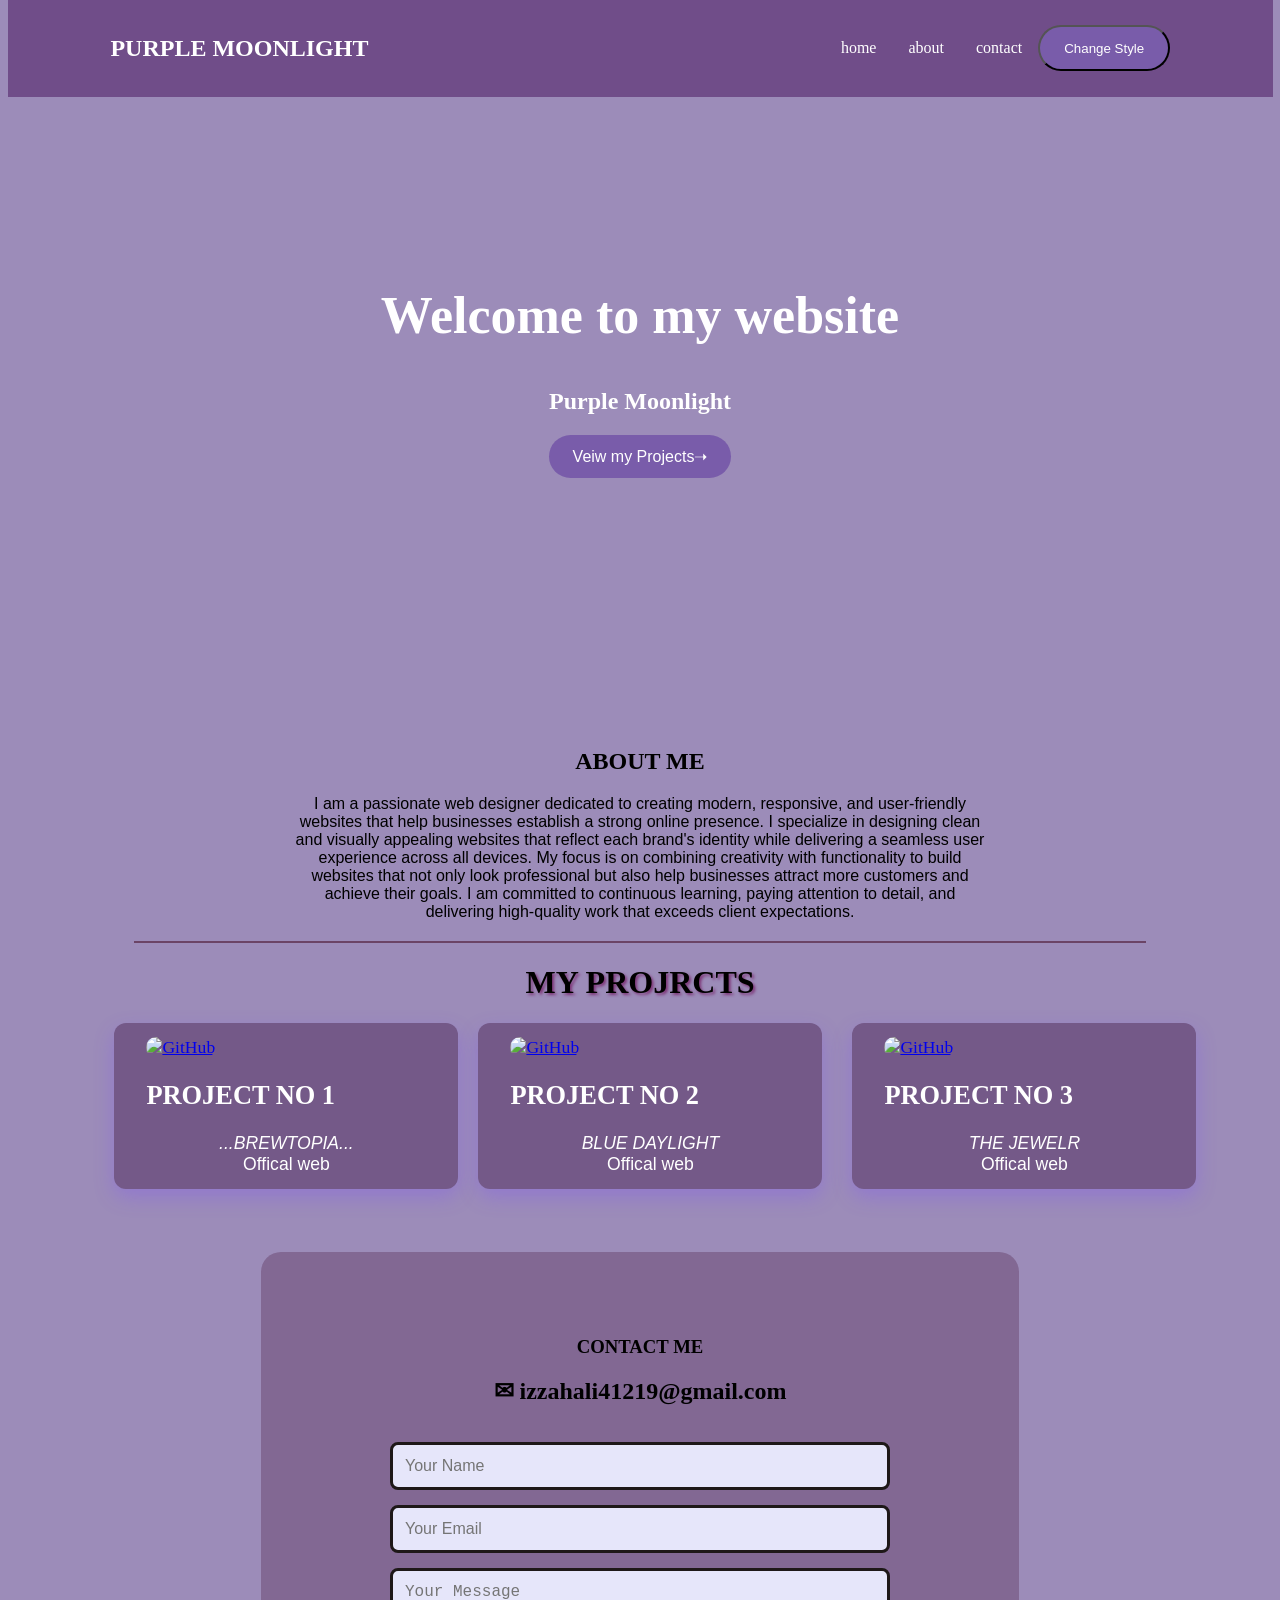
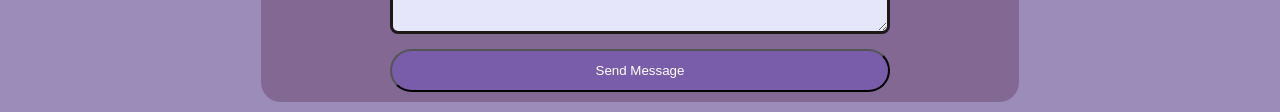
==== index.html @ 5327a112 "Add files via upload" ====
<!DOCTYPE html>
<html lang="en">

<head>
    <meta charset="UTF-8">
    <meta name="viewport" content="width=device-width, initial-scale=1.0">
    <title>website</title>
    <style>
        body{
            background-color:rgb(156, 140, 185);
        }
        ul { 
            list-style-type: none; margin: 0; padding: 0;  display: flex;
        }
          ul li a
           {
             display: block; color: white; padding: 14px 16px; text-decoration: none; 
          }
             ul li a:hover {
                 background-color: #864c7e;
                }
@media (max-width: 700px) {

    .header {
        flex-direction: column;
    }

    .cards {
        flex-direction: column;
    }

    h1 {
        font-size: 30px;
    }
 .card, .card2 {
        flex-direction: column;
       
        align-items: center;
    }

  
}
        
        .header{
            background-color: #704d89;
              color:#fff;
    padding:15px 8%;
    display:flex;
    justify-content:space-between;
    align-items:center;
    position: fixed;
    width: 82.8%;
    z-index: 1000;
    top:0;
    
        }
        nav {
  position: sticky;
  top: 0;           
  z-index: 100;     
}
hr{
    background-color: #6b4466;
    width: 80%;
    border:none;
    height: 2px;
    margin: 20px auto;
}
form{
    display:flex;
    flex-direction:column;
    gap:15px;
    max-width:500px;
    margin:auto;
    margin-top: 5%;
    border: 4px;
}

input,
textarea{
    padding:12px;
    border-radius:8px;
    border:3px solid #1e1818;
    font-size:16px;
    background-color:lavender ;
}
  
     .page{
        background-image: url('https://i.pinimg.com/originals/a3/9b/66/a39b666e8432df8033c05559e61569b7.gif');
          background-size: cover;      /* Makes image fill the screen */
    background-position: center; /* Keeps image centered */
    background-repeat: no-repeat;/* Prevents repeating */
    height: 80vh;               /* Full screen height */
    width: 100%;
    display:flex;
    align-items:center;
    justify-content:center;
    text-align:center;
    color:#fff;
   
}
     .page h1{
    font-size:52px;
}.page p{
    margin:15px 0;
}
 p {
    max-width:700px;
    margin:auto;
    text-align:center;
    font-family: 'Segoe UI', Tahoma, Geneva, Verdana, sans-serif;
}
.button{
        display:inline-block;
    background:#795CAA;
    color:#fff;
    padding:12px 24px;
    border-radius:30px;
    text-decoration:none;
}
.button:hover{
    background:#9c6c94;
      transform: translateY(-2px);
    transition:0.3s;
}
.button2{
        display:inline-block;
    background:#795CAA;
    color:#fff;
    padding:12px 24px;
    border-radius:30px;
    text-decoration:none;
}
.button2:hover{
    background:#9c6c94;
      transform: translateY(-2px);
    transition:0.3s;
}
.button3{
        display:inline-block;
    background:#795CAA;
    color:#fff;
    padding:12px 24px;
    border-radius:30px;
    text-decoration:none;
}
.button3:hover{
    background:#9c6c94;
      transform: translateY(-2px);
    transition:0.3s;
}
.cards{
    display:flex;
    gap:20px;
    margin-left: 10%;
    flex-wrap:wrap;
    justify-content:center
}
.card{
    background:#745988;
    padding:15px;
    border-radius:12px;
    box-shadow:0 4px 12px rgba(0,0,0,.15);
    width:280px;
    padding: 14px 32px;
  font-size: 1.1rem;
  margin-right: 20px;
    margin-left: -20px;
  border: none;
  color: white;
  transition: all 0.4s ease;
  box-shadow: 0 8px 20px rgba(123, 76, 255, 0.3);
    
}
.card2{
    background:#745988;
    padding:15px;
    border-radius:12px;
    box-shadow:0 4px 12px rgba(0,0,0,.15);
    width:280px;
      padding: 14px 32px;
  font-size: 1.1rem;
  margin-right: 20px;
  margin-left: -20px;
  border: none;
  color: white;
  transition: all 0.4s ease;
  box-shadow: 0 8px 20px rgba(123, 76, 255, 0.3);
    
}
.card3{
    background:#745988;
    padding:15px;
    border-radius:12px;
    box-shadow:0 4px 12px rgba(0,0,0,.15);
    width:280px;
      padding: 14px 32px;
  font-size: 1.1rem;
  margin-right: 20px;
  margin-left: -20px;
  border: none;
  color: white;
  transition: all 0.4s ease;
  box-shadow: 0 8px 20px rgba(123, 76, 255, 0.3);
    
}
.card:hover{
    transform:translateY(-8px)
}
.card img{
    width:100%;
    height:180px;
    object-fit:cover;
    border-radius:10px
}
.card2:hover{
    transform:translateY(-8px)
}
.card2 img{
    width:100%;
    height:180px;
    object-fit:cover;
    border-radius:10px
}
.card3:hover{
    transform:translateY(-8px)
}
.card3 img{
    width:100%;
    height:180px;
    object-fit:cover;
    border-radius:10px
}
#container{
    display: flex;
    gap: 30px;
}
.box{
    border-color: #1e1818;
    border: 2px ;
    border-radius: 20px;
    box-sizing: border-box;
   background-color:#826893;
    padding: 10px;
    width: 60%;
      flex-wrap:wrap;
    justify-content:center;
    margin-left: 20%;
    margin-right: 20%;
    margin-top: 5%;
    text-align: center;
}
.dark-mode{
    background:#A8C7D6;
}

.dark-mode .header{
    background:#5C93AA;
}

.dark-mode .button{
    background:#84AABC;
}

.dark-mode .page{
    background-image:url('https://encrypted-tbn0.gstatic.com/images?q=tbn:ANd9GcTxvj3SbegfYtXtDv2NAisRP_TN35RhflgqhgHbPV6aOg&s=10');
}

    </style>

</head>
<body id="about">
    <section id="home">
     <div class="header"><h1 id="logo">PURPLE MOONLIGHT</h1>
    <nav><ul>
       
        <li><a href="#home">home</a></li>
         <li><a href="#about us">about </a></li>
          <li><a href="#contact">contact</a></li>
          <button class="button2" onclick="changeStyle()">Change Style</button>
        
    </ul></div></nav>
    </section>
    </div>
  <section class="page">
    <div>
        <h1 id="demo">Welcome to my website</h1>
        <h2 id="subtitle">Purple Moonlight</h2>
        <p><a class="button" href="#projects">Veiw my Projects➝</a>
    </div>
</section>
<section id="about us"><h1 align="center">ABOUT ME</h1></section>
<p>I am a passionate web designer dedicated to creating modern, responsive, and user-friendly websites that help businesses establish a strong online presence. I specialize in designing clean and visually appealing websites that reflect each brand's identity while delivering a seamless user experience across all devices. My focus is on combining creativity with functionality to build websites that not only look professional but also help businesses attract more customers and achieve their goals. I am committed to continuous learning, paying attention to detail, and delivering high-quality work that exceeds client expectations.
</p>
<hr>
<section id="projects"></section>
<h1 align="center" style="text-shadow: 2px 2px 3px #7d3577;">MY PROJRCTS</h1>
<div id="container"><div class="cards">
    <div class="card">
        <a href="https://izzahali41219-cmd.github.io/brewtopia/" target="_blank">
    <img src="https://encrypted-tbn0.gstatic.com/images?q=tbn:ANd9GcSObw4Mf90PDYVBg3n_TL6WRj2uVgWfVW6ldJaOun-J0w&s=10" alt="GitHub" width="200">
</a><h2><b>PROJECT NO 1</b></h2><p><i>...BREWTOPIA...</i> <br>Offical web</div></a>
<div class="card2">
        <a href="https://izzahali41219-cmd.github.io/modern-portfolio-website/" target="_blank">
    <img src="https://encrypted-tbn0.gstatic.com/images?q=tbn:ANd9GcTsxN_oTQeZLMfRz_EyOsLIblxw-MmmbE5y_wbVFgvKCw&s=10" alt="GitHub" width="200">
</a><h2> PROJECT NO 2</h2><p><i>BLUE DAYLIGHT</i> <br>Offical web</div></a></div>
    <div class="card3">
        <a href="https://izzahali41219-cmd.github.io/the-jeweler/" target="_blank">
    <img src="https://cdn.dribbble.com/userupload/21556164/file/original-1db6c10ca2920131bf30dbfc99e810da.gif" alt="GitHub" width="200">
</a><h2> PROJECT NO 3</h2><p><i>THE JEWELR</i> <br>Offical web</div></a>
    </div></div>
    <section>
    <div align="center" class="box">
    <section id="contact"><h1 align="center" style="margin-top:10%;">CONTACT ME</h1>
    <h2 align="center">✉ izzahali41219@gmail.com</h2>
    <form action="https://formsubmit.co/izzahali41219@gmail.com" method="POST">
    <input type="text" name="name" placeholder="Your Name" required>

    <input type="email" name="email" placeholder="Your Email" required>

    <textarea name="message" placeholder="Your Message" required></textarea>

    <button class="button3" type="submit">Send Message</button>
</form>
    </section>

</body>
<script>
let blueMode = false;

function changeStyle() {

    if (!blueMode) {

        // Change to Blue Daylight
        document.body.style.backgroundColor = "#A8C7D6";
        document.querySelector(".header").style.backgroundColor = "#5C93AA";
        document.querySelector(".card").style.backgroundColor = "#84AABC";
        document.querySelector(".card2").style.backgroundColor = "#84AABC";
        document.querySelector(".card3").style.backgroundColor = "#84AABC";
        document.querySelector("hr").style.backgroundColor = "#B8DAED";
        document.querySelector(".box").style.backgroundColor = "rgb(133, 191, 207)";
        document.querySelector(".button2").style.backgroundColor = "#84AABC";
        document.querySelector(".button").style.backgroundColor = "#84AABC";
        document.querySelector(".button3").style.backgroundColor = "#84AABC";
        document.querySelector(".page").style.backgroundImage =
            "url('https://i.pinimg.com/originals/44/db/93/44db938c4d86a7ea3ae51a511304a117.gif')";

        document.getElementById("demo").innerHTML = "Welcome to my website";
        document.getElementById("logo").innerHTML = "BLUE DAYLIGHT";
        document.getElementById("subtitle").innerHTML = "Blue Daylight";
        document.querySelector(".button").style.backgroundColor = "#84AABC";
         

        blueMode = true;

    } else {

        // Change back to Purple Moonlight
        document.body.style.backgroundColor = "rgb(156, 140, 185)";
        document.querySelector(".header").style.backgroundColor = "#704d89";
        document.querySelector(".card").style.backgroundColor = "#745988";   
        document.querySelector(".card2").style.backgroundColor = "#745988";   
        document.querySelector(".card3").style.backgroundColor = "#745988"; 
        document.querySelector(".page").style.backgroundImage =
            "url('https://i.pinimg.com/originals/a3/9b/66/a39b666e8432df8033c05559e61569b7.gif')";
        document.querySelector(".box").style.backgroundColor = "#826893";
        document.getElementById("demo").innerHTML = "Welcome to my website";
        document.getElementById("logo").innerHTML = "PURPLE MOONLIGHT";
        document.getElementById("subtitle").innerHTML = "Purple Moonlight";
        document.querySelector(".button").style.backgroundColor = "#795CAA";
        document.querySelector(".button2").style.backgroundColor = "#795CAA";
        document.querySelector(".button3").style.backgroundColor = "#795CAA";
        blueMode = false;
    }
}
</script>
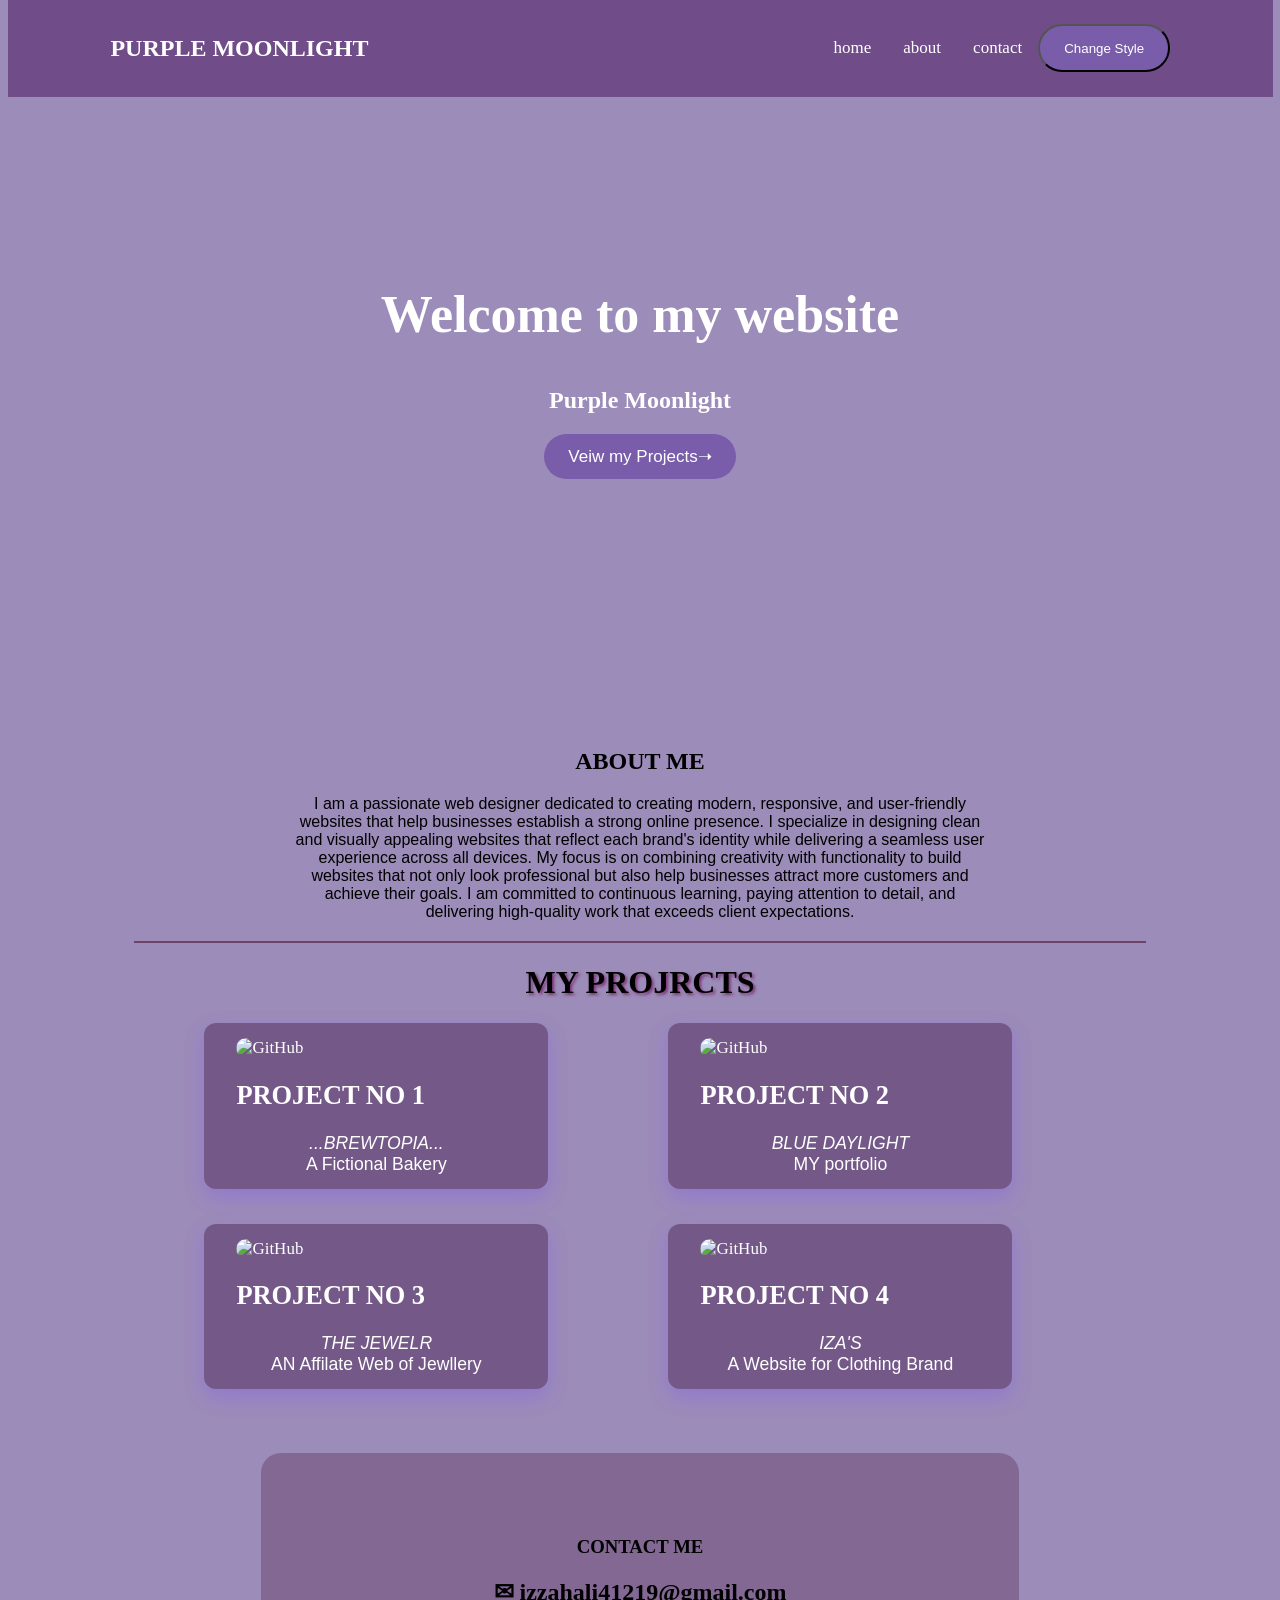
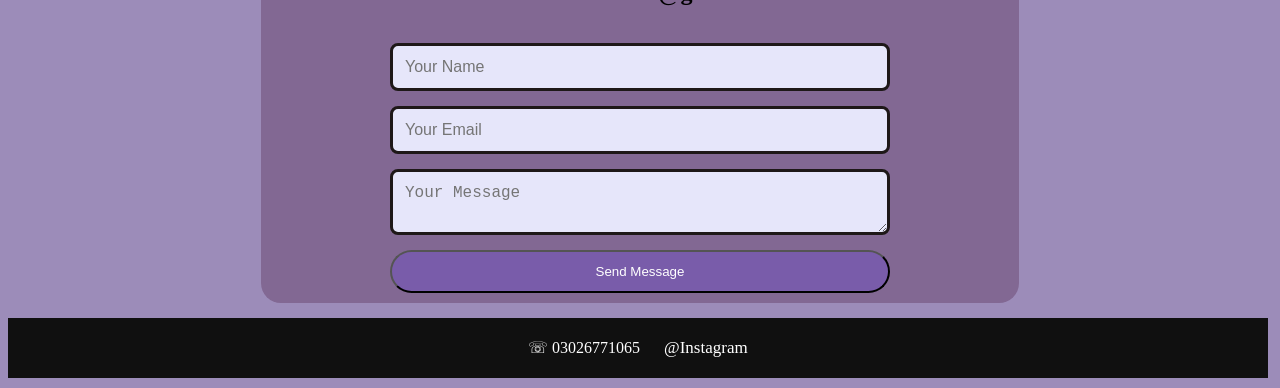
==== commit 15a6f983: "Add files via upload" ====
--- a/index.html
+++ b/index.html
@@ -32,9 +32,9 @@
     h1 {
         font-size: 30px;
     }
- .card, .card2 {
+ .card, .card2, .card3, .card4{
         flex-direction: column;
-       
+       margin-left: -20px;
         align-items: center;
     }
 
@@ -164,8 +164,8 @@
     width:280px;
     padding: 14px 32px;
   font-size: 1.1rem;
-  margin-right: 20px;
-    margin-left: -20px;
+  margin-right: 30px;
+    margin-left: 70px;
   border: none;
   color: white;
   transition: all 0.4s ease;
@@ -180,8 +180,8 @@
     width:280px;
       padding: 14px 32px;
   font-size: 1.1rem;
-  margin-right: 20px;
-  margin-left: -20px;
+  margin-right: 30px;
+  margin-left: 70px;
   border: none;
   color: white;
   transition: all 0.4s ease;
@@ -196,8 +196,24 @@
     width:280px;
       padding: 14px 32px;
   font-size: 1.1rem;
-  margin-right: 20px;
-  margin-left: -20px;
+  margin-right: 30px;
+  margin-left: 70px;
+  border: none;
+  color: white;
+  transition: all 0.4s ease;
+  box-shadow: 0 8px 20px rgba(123, 76, 255, 0.3);
+    
+}
+.card4{
+    background:#745988;
+    padding:15px;
+    border-radius:12px;
+    box-shadow:0 4px 12px rgba(0,0,0,.15);
+    width:280px;
+    padding: 14px 32px;
+  font-size: 1.1rem;
+  margin-right: 30px;
+    margin-left: 70px;
   border: none;
   color: white;
   transition: all 0.4s ease;
@@ -226,6 +242,16 @@
     transform:translateY(-8px)
 }
 .card3 img{
+    width:100%;
+    height:180px;
+    object-fit:cover;
+    border-radius:10px
+}
+
+.card4:hover{
+    transform:translateY(-8px)
+}
+.card4 img{
     width:100%;
     height:180px;
     object-fit:cover;
@@ -250,6 +276,18 @@
     margin-top: 5%;
     text-align: center;
 }
+.section{
+    margin-top: 35px;
+}
+footer{
+    background:#101010;
+    color:#fff;
+    text-align:center;
+    padding:20px;
+    width: 96.5%;
+    height: 10%;
+    margin-top: 15px;
+}
 .dark-mode{
     background:#A8C7D6;
 }
@@ -264,6 +302,12 @@
 
 .dark-mode .page{
     background-image:url('https://encrypted-tbn0.gstatic.com/images?q=tbn:ANd9GcTxvj3SbegfYtXtDv2NAisRP_TN35RhflgqhgHbPV6aOg&s=10');
+}
+a{
+ color: white;
+      text-decoration: none;
+      font-size: 17px;
+      padding: 20px 0;
 }
 
     </style>
@@ -299,21 +343,30 @@
     <div class="card">
         <a href="https://izzahali41219-cmd.github.io/brewtopia/" target="_blank">
     <img src="https://encrypted-tbn0.gstatic.com/images?q=tbn:ANd9GcSObw4Mf90PDYVBg3n_TL6WRj2uVgWfVW6ldJaOun-J0w&s=10" alt="GitHub" width="200">
-</a><h2><b>PROJECT NO 1</b></h2><p><i>...BREWTOPIA...</i> <br>Offical web</div></a>
+</a><h2><b>PROJECT NO 1</b></h2><p><i>...BREWTOPIA...</i> <br>A Fictional Bakery</div></a>
 <div class="card2">
         <a href="https://izzahali41219-cmd.github.io/modern-portfolio-website/" target="_blank">
     <img src="https://encrypted-tbn0.gstatic.com/images?q=tbn:ANd9GcTsxN_oTQeZLMfRz_EyOsLIblxw-MmmbE5y_wbVFgvKCw&s=10" alt="GitHub" width="200">
-</a><h2> PROJECT NO 2</h2><p><i>BLUE DAYLIGHT</i> <br>Offical web</div></a></div>
+</a><h2> PROJECT NO 2</h2><p><i>BLUE DAYLIGHT</i> <br>MY portfolio</div></a></div>
+    </div>
+    <section class="section">
+        <div id="container"><div class="cards">
     <div class="card3">
         <a href="https://izzahali41219-cmd.github.io/the-jeweler/" target="_blank">
     <img src="https://cdn.dribbble.com/userupload/21556164/file/original-1db6c10ca2920131bf30dbfc99e810da.gif" alt="GitHub" width="200">
-</a><h2> PROJECT NO 3</h2><p><i>THE JEWELR</i> <br>Offical web</div></a>
+</a><h2> PROJECT NO 3</h2><p><i>THE JEWELR</i> <br>AN Affilate Web of Jewllery</div></a>
+    
+<div class="card4">
+        <a href="https://izzahali41219-cmd.github.io/Iza-s/" target="_blank">
+    <img src="https://wallpapersok.com/images/hd/mint-green-sea-xumgze3bf7rf9dck.jpg" alt="GitHub" width="200">
+</a><h2> PROJECT NO 4</h2><p><i>IZA'S</i> <br>A Website for Clothing Brand</div></a>
     </div></div>
+    </section>
     <section>
     <div align="center" class="box">
     <section id="contact"><h1 align="center" style="margin-top:10%;">CONTACT ME</h1>
     <h2 align="center">✉ izzahali41219@gmail.com</h2>
-    <form action="https://formsubmit.co/izzahali41219@gmail.com" method="POST">
+    <form action="mailto:izzahail41219@gmail.com">
     <input type="text" name="name" placeholder="Your Name" required>
 
     <input type="email" name="email" placeholder="Your Email" required>
@@ -322,6 +375,10 @@
 
     <button class="button3" type="submit">Send Message</button>
 </form>
+    </section>
+    </div></section>
+    <section>
+        <footer>☏ 03026771065 &nbsp;&nbsp;&nbsp;&nbsp;&nbsp;<a href="https://www.instagram.com/web_designer82010/#" align="center">@Instagram</a></footer>
     </section>
 
 </body>
@@ -338,6 +395,7 @@
         document.querySelector(".card").style.backgroundColor = "#84AABC";
         document.querySelector(".card2").style.backgroundColor = "#84AABC";
         document.querySelector(".card3").style.backgroundColor = "#84AABC";
+        document.querySelector(".card4").style.backgroundColor = "#84AABC";
         document.querySelector("hr").style.backgroundColor = "#B8DAED";
         document.querySelector(".box").style.backgroundColor = "rgb(133, 191, 207)";
         document.querySelector(".button2").style.backgroundColor = "#84AABC";
@@ -345,7 +403,6 @@
         document.querySelector(".button3").style.backgroundColor = "#84AABC";
         document.querySelector(".page").style.backgroundImage =
             "url('https://i.pinimg.com/originals/44/db/93/44db938c4d86a7ea3ae51a511304a117.gif')";
-
         document.getElementById("demo").innerHTML = "Welcome to my website";
         document.getElementById("logo").innerHTML = "BLUE DAYLIGHT";
         document.getElementById("subtitle").innerHTML = "Blue Daylight";
@@ -362,6 +419,7 @@
         document.querySelector(".card").style.backgroundColor = "#745988";   
         document.querySelector(".card2").style.backgroundColor = "#745988";   
         document.querySelector(".card3").style.backgroundColor = "#745988"; 
+        document.querySelector(".card4").style.backgroundColor = "#745988"; 
         document.querySelector(".page").style.backgroundImage =
             "url('https://i.pinimg.com/originals/a3/9b/66/a39b666e8432df8033c05559e61569b7.gif')";
         document.querySelector(".box").style.backgroundColor = "#826893";
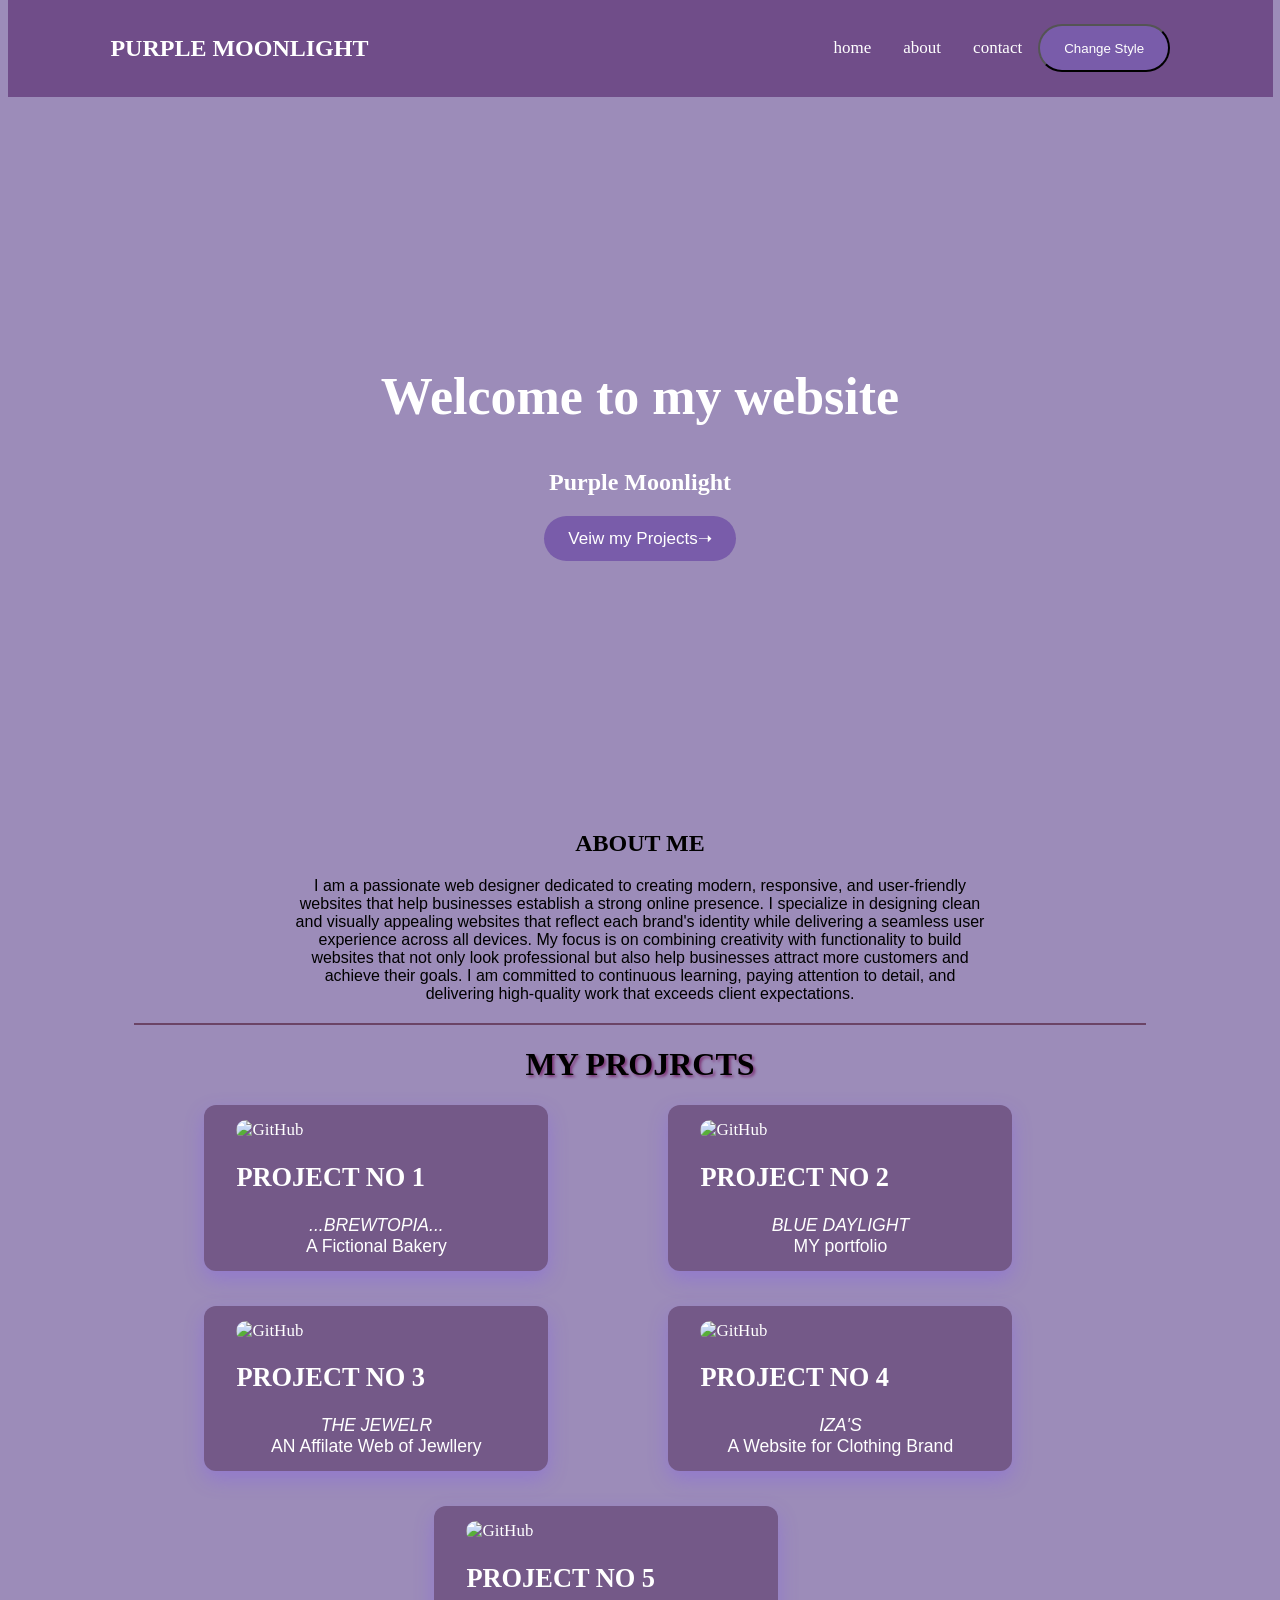
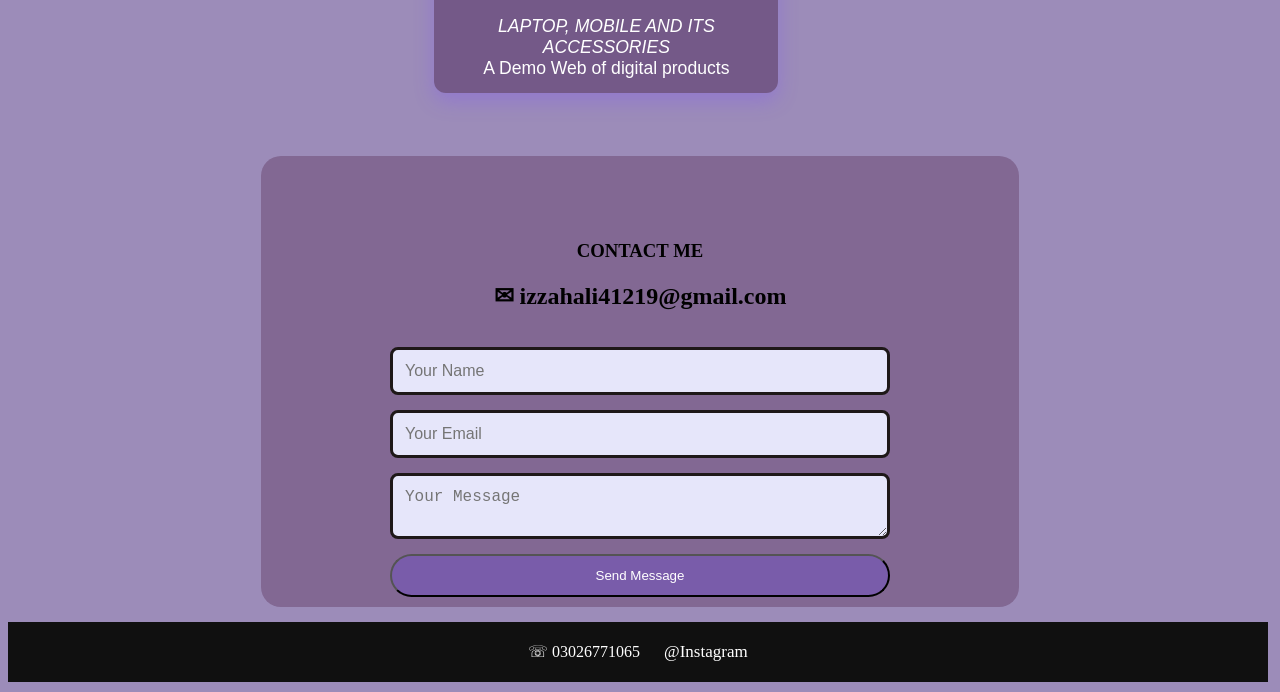
==== commit 4cd5df99: "Add files via upload" ====
--- a/index.html
+++ b/index.html
@@ -87,11 +87,12 @@
   
      .page{
         background-image: url('https://i.pinimg.com/originals/a3/9b/66/a39b666e8432df8033c05559e61569b7.gif');
-          background-size: cover;      /* Makes image fill the screen */
-    background-position: center; /* Keeps image centered */
-    background-repeat: no-repeat;/* Prevents repeating */
-    height: 80vh;               /* Full screen height */
+          background-size: cover;    
+    background-position: center; 
+    background-repeat: no-repeat;
+    height: 80vh;               
     width: 100%;
+    margin-top: 90px;
     display:flex;
     align-items:center;
     justify-content:center;
@@ -220,6 +221,22 @@
   box-shadow: 0 8px 20px rgba(123, 76, 255, 0.3);
     
 }
+.card5{
+    background:#745988;
+    padding:15px;
+    border-radius:12px;
+    box-shadow:0 4px 12px rgba(0,0,0,.15);
+    width:280px;
+    padding: 14px 32px;
+  font-size: 1.1rem;
+  margin-right: 30px;
+    margin-left: 300px;
+  border: none;
+  color: white;
+  transition: all 0.4s ease;
+  box-shadow: 0 8px 20px rgba(123, 76, 255, 0.3);
+    
+}
 .card:hover{
     transform:translateY(-8px)
 }
@@ -252,6 +269,15 @@
     transform:translateY(-8px)
 }
 .card4 img{
+    width:100%;
+    height:180px;
+    object-fit:cover;
+    border-radius:10px
+}
+.card5:hover{
+    transform:translateY(-8px)
+}
+.card5 img{
     width:100%;
     height:180px;
     object-fit:cover;
@@ -362,6 +388,13 @@
 </a><h2> PROJECT NO 4</h2><p><i>IZA'S</i> <br>A Website for Clothing Brand</div></a>
     </div></div>
     </section>
+     <section class="section">
+        <div id="container"><div class="cards">
+    <div class="card5">
+        <a href="https://izzahali41219-cmd.github.io/cyberX/" target="_blank">
+    <img src="https://media2.giphy.com/media/v1.Y2lkPTZjMDliOTUycHZjOXJhcjByenVvODF3b2VvbG16anl3YTZoYW5pY3JiemRlY2U0YyZlcD12MV9naWZzX3NlYXJjaCZjdD1n/xTiTnxpQ3ghPiB2Hp6/source.gif" alt="GitHub" width="200">
+</a><h2> PROJECT NO 5</h2><p><i>LAPTOP, MOBILE AND ITS ACCESSORIES</i> <br>A Demo Web of digital products</div></a>
+ </div></div></section>
     <section>
     <div align="center" class="box">
     <section id="contact"><h1 align="center" style="margin-top:10%;">CONTACT ME</h1>
@@ -396,6 +429,7 @@
         document.querySelector(".card2").style.backgroundColor = "#84AABC";
         document.querySelector(".card3").style.backgroundColor = "#84AABC";
         document.querySelector(".card4").style.backgroundColor = "#84AABC";
+        document.querySelector(".card5").style.backgroundColor = "#84AABC";
         document.querySelector("hr").style.backgroundColor = "#B8DAED";
         document.querySelector(".box").style.backgroundColor = "rgb(133, 191, 207)";
         document.querySelector(".button2").style.backgroundColor = "#84AABC";
@@ -420,6 +454,7 @@
         document.querySelector(".card2").style.backgroundColor = "#745988";   
         document.querySelector(".card3").style.backgroundColor = "#745988"; 
         document.querySelector(".card4").style.backgroundColor = "#745988"; 
+        document.querySelector(".card5").style.backgroundColor = "#745988"; 
         document.querySelector(".page").style.backgroundImage =
             "url('https://i.pinimg.com/originals/a3/9b/66/a39b666e8432df8033c05559e61569b7.gif')";
         document.querySelector(".box").style.backgroundColor = "#826893";
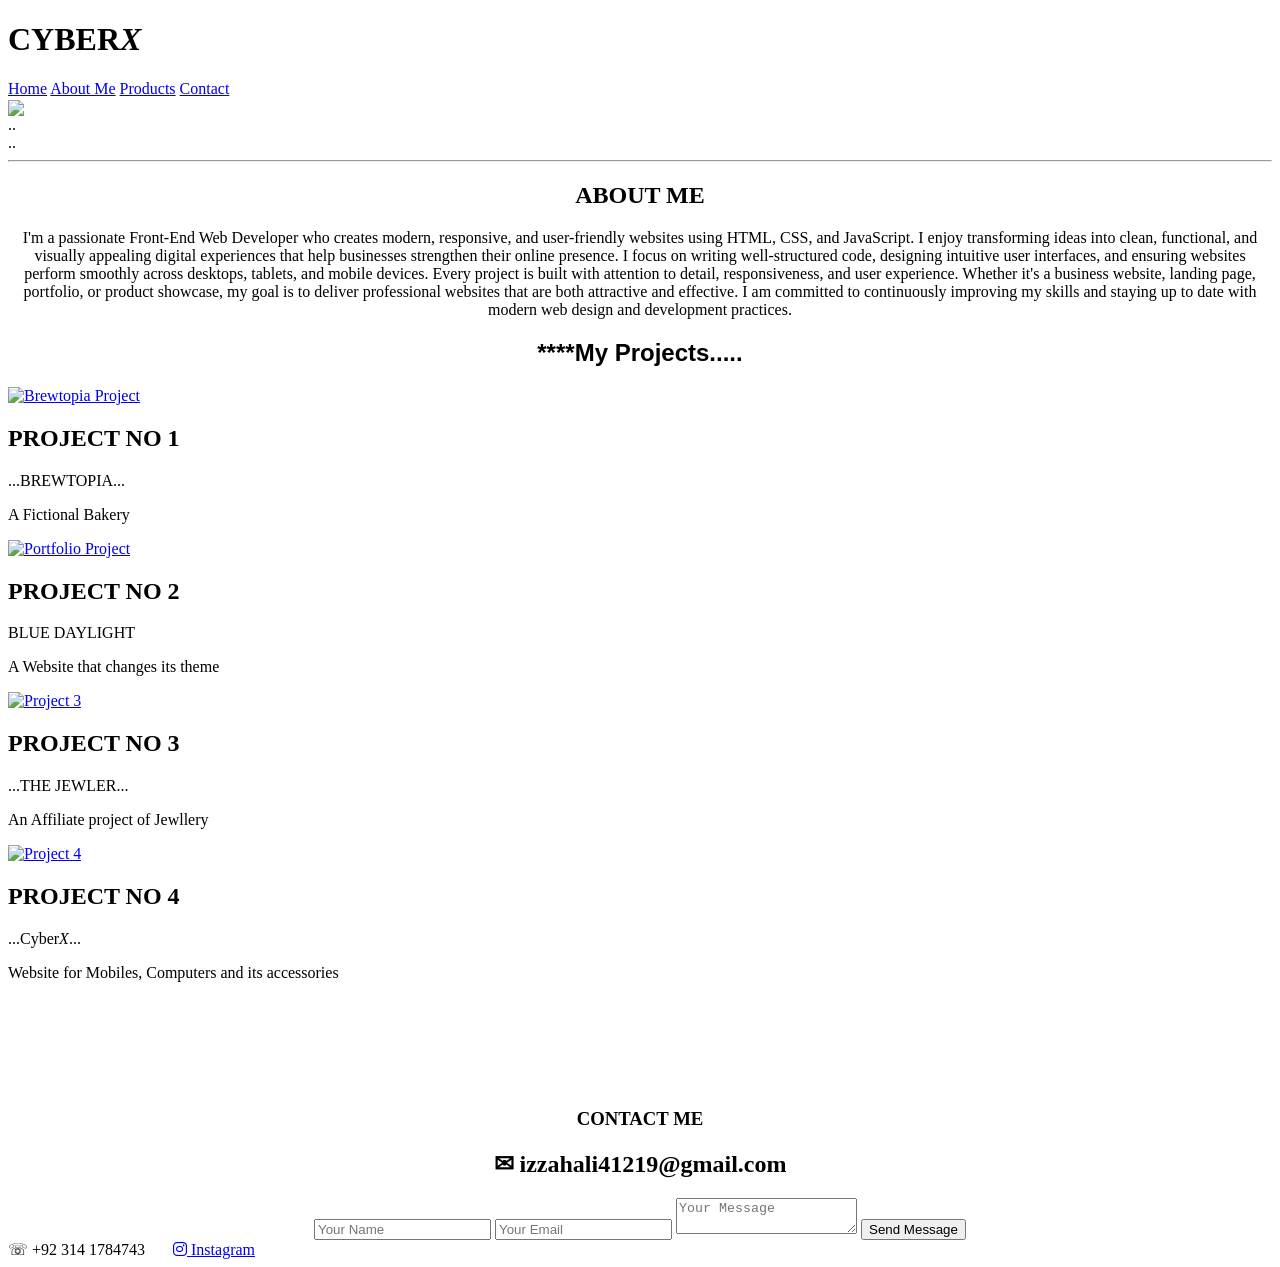
==== commit d281558f: "Add files via upload" ====
--- a/index.html
+++ b/index.html
@@ -1,401 +1,84 @@
 <!DOCTYPE html>
-<html lang="en">
+<head>
+   <link rel="icon" type="image/png" href="images/favicon.jpg">
+    <link rel="stylesheet" href="style.css">
+    
+    <link rel="stylesheet"
+href="https://cdnjs.cloudflare.com/ajax/libs/font-awesome/6.7.2/css/all.min.css">
+<html lang="en"><head><meta charset="UTF-8"><meta name="viewport" content="width=device-width,initial-scale=1">
+<title>portfolio </title>
+</head>
+<body>
+    <header><h1>CYBER<i>X</i></h1>
+      <nav class="navbar">
+    <a href="index.html">Home</a>
+      <a href="#About">About Me</a>
+    <a href="#pro">Products</a>
+    <a href="#contact">Contact</a>
+  </nav>
+</header>
+<section>
+<img src="https://i.pinimg.com/736x/cf/ed/03/cfed03ea1f27491f26c00b3ce6fe3639.jpg" align="center"><section id="About">..</section></section>
+<section id="About">..</section>
+<hr>
+<section>
+<h1  id="pro" align="center">ABOUT ME</h1>
+<p class="p"align="center">I'm a passionate Front-End Web Developer who creates modern, responsive, and user-friendly websites using HTML, CSS, and JavaScript. I enjoy transforming ideas into clean, functional, and visually appealing digital experiences that help businesses strengthen their online presence.
 
-<head>
-    <meta charset="UTF-8">
-    <meta name="viewport" content="width=device-width, initial-scale=1.0">
-    <title>website</title>
-    <style>
-        body{
-            background-color:rgb(156, 140, 185);
-        }
-        ul { 
-            list-style-type: none; margin: 0; padding: 0;  display: flex;
-        }
-          ul li a
-           {
-             display: block; color: white; padding: 14px 16px; text-decoration: none; 
-          }
-             ul li a:hover {
-                 background-color: #864c7e;
-                }
-@media (max-width: 700px) {
+I focus on writing well-structured code, designing intuitive user interfaces, and ensuring websites perform smoothly across desktops, tablets, and mobile devices. Every project is built with attention to detail, responsiveness, and user experience.
 
-    .header {
-        flex-direction: column;
-    }
+Whether it's a business website, landing page, portfolio, or product showcase, my goal is to deliver professional websites that are both attractive and effective. I am committed to continuously improving my skills and staying up to date with modern web design and development practices.
+</p>
+</section>
+<section align="center"><h1 style="font-family: Arial, Helvetica, sans-serif;">****My Projects.....</h1></section>
+<section id="pro" class="projects">
 
-    .cards {
-        flex-direction: column;
-    }
+    <div class="project-card">
+      <a href="https://izzahali41219-cmd.github.io/brewtopia/">
+        <img src="https://encrypted-tbn0.gstatic.com/images?q=tbn:ANd9GcSaeWL5WbIuzc3l3MPIMLpKFLKKjmr9fUnlSnbpVQp2qw&s=10" alt="Brewtopia Project">
+</a>
+        <h2>PROJECT NO 1</h2>
 
-    h1 {
-        font-size: 30px;
-    }
- .card, .card2, .card3, .card4{
-        flex-direction: column;
-       margin-left: -20px;
-        align-items: center;
-    }
+        <p class="project-name">...BREWTOPIA...</p>
+        <p class="project-description">A Fictional Bakery</p>
+    </div>
 
-  
-}
-        
-        .header{
-            background-color: #704d89;
-              color:#fff;
-    padding:15px 8%;
-    display:flex;
-    justify-content:space-between;
-    align-items:center;
-    position: fixed;
-    width: 82.8%;
-    z-index: 1000;
-    top:0;
-    
-        }
-        nav {
-  position: sticky;
-  top: 0;           
-  z-index: 100;     
-}
-hr{
-    background-color: #6b4466;
-    width: 80%;
-    border:none;
-    height: 2px;
-    margin: 20px auto;
-}
-form{
-    display:flex;
-    flex-direction:column;
-    gap:15px;
-    max-width:500px;
-    margin:auto;
-    margin-top: 5%;
-    border: 4px;
-}
 
-input,
-textarea{
-    padding:12px;
-    border-radius:8px;
-    border:3px solid #1e1818;
-    font-size:16px;
-    background-color:lavender ;
-}
-  
-     .page{
-        background-image: url('https://i.pinimg.com/originals/a3/9b/66/a39b666e8432df8033c05559e61569b7.gif');
-          background-size: cover;    
-    background-position: center; 
-    background-repeat: no-repeat;
-    height: 80vh;               
-    width: 100%;
-    margin-top: 90px;
-    display:flex;
-    align-items:center;
-    justify-content:center;
-    text-align:center;
-    color:#fff;
-   
-}
-     .page h1{
-    font-size:52px;
-}.page p{
-    margin:15px 0;
-}
- p {
-    max-width:700px;
-    margin:auto;
-    text-align:center;
-    font-family: 'Segoe UI', Tahoma, Geneva, Verdana, sans-serif;
-}
-.button{
-        display:inline-block;
-    background:#795CAA;
-    color:#fff;
-    padding:12px 24px;
-    border-radius:30px;
-    text-decoration:none;
-}
-.button:hover{
-    background:#9c6c94;
-      transform: translateY(-2px);
-    transition:0.3s;
-}
-.button2{
-        display:inline-block;
-    background:#795CAA;
-    color:#fff;
-    padding:12px 24px;
-    border-radius:30px;
-    text-decoration:none;
-}
-.button2:hover{
-    background:#9c6c94;
-      transform: translateY(-2px);
-    transition:0.3s;
-}
-.button3{
-        display:inline-block;
-    background:#795CAA;
-    color:#fff;
-    padding:12px 24px;
-    border-radius:30px;
-    text-decoration:none;
-}
-.button3:hover{
-    background:#9c6c94;
-      transform: translateY(-2px);
-    transition:0.3s;
-}
-.cards{
-    display:flex;
-    gap:20px;
-    margin-left: 10%;
-    flex-wrap:wrap;
-    justify-content:center
-}
-.card{
-    background:#745988;
-    padding:15px;
-    border-radius:12px;
-    box-shadow:0 4px 12px rgba(0,0,0,.15);
-    width:280px;
-    padding: 14px 32px;
-  font-size: 1.1rem;
-  margin-right: 30px;
-    margin-left: 70px;
-  border: none;
-  color: white;
-  transition: all 0.4s ease;
-  box-shadow: 0 8px 20px rgba(123, 76, 255, 0.3);
-    
-}
-.card2{
-    background:#745988;
-    padding:15px;
-    border-radius:12px;
-    box-shadow:0 4px 12px rgba(0,0,0,.15);
-    width:280px;
-      padding: 14px 32px;
-  font-size: 1.1rem;
-  margin-right: 30px;
-  margin-left: 70px;
-  border: none;
-  color: white;
-  transition: all 0.4s ease;
-  box-shadow: 0 8px 20px rgba(123, 76, 255, 0.3);
-    
-}
-.card3{
-    background:#745988;
-    padding:15px;
-    border-radius:12px;
-    box-shadow:0 4px 12px rgba(0,0,0,.15);
-    width:280px;
-      padding: 14px 32px;
-  font-size: 1.1rem;
-  margin-right: 30px;
-  margin-left: 70px;
-  border: none;
-  color: white;
-  transition: all 0.4s ease;
-  box-shadow: 0 8px 20px rgba(123, 76, 255, 0.3);
-    
-}
-.card4{
-    background:#745988;
-    padding:15px;
-    border-radius:12px;
-    box-shadow:0 4px 12px rgba(0,0,0,.15);
-    width:280px;
-    padding: 14px 32px;
-  font-size: 1.1rem;
-  margin-right: 30px;
-    margin-left: 70px;
-  border: none;
-  color: white;
-  transition: all 0.4s ease;
-  box-shadow: 0 8px 20px rgba(123, 76, 255, 0.3);
-    
-}
-.card5{
-    background:#745988;
-    padding:15px;
-    border-radius:12px;
-    box-shadow:0 4px 12px rgba(0,0,0,.15);
-    width:280px;
-    padding: 14px 32px;
-  font-size: 1.1rem;
-  margin-right: 30px;
-    margin-left: 300px;
-  border: none;
-  color: white;
-  transition: all 0.4s ease;
-  box-shadow: 0 8px 20px rgba(123, 76, 255, 0.3);
-    
-}
-.card:hover{
-    transform:translateY(-8px)
-}
-.card img{
-    width:100%;
-    height:180px;
-    object-fit:cover;
-    border-radius:10px
-}
-.card2:hover{
-    transform:translateY(-8px)
-}
-.card2 img{
-    width:100%;
-    height:180px;
-    object-fit:cover;
-    border-radius:10px
-}
-.card3:hover{
-    transform:translateY(-8px)
-}
-.card3 img{
-    width:100%;
-    height:180px;
-    object-fit:cover;
-    border-radius:10px
-}
+    <div class="project-card">
+      <a href="https://izzahali41219-cmd.github.io/modern-portfolio-website/">
+        <img src="https://i.pinimg.com/originals/a3/9b/66/a39b666e8432df8033c05559e61569b7.gif" alt="Portfolio Project">
+</a>
+        <h2>PROJECT NO 2</h2>
 
-.card4:hover{
-    transform:translateY(-8px)
-}
-.card4 img{
-    width:100%;
-    height:180px;
-    object-fit:cover;
-    border-radius:10px
-}
-.card5:hover{
-    transform:translateY(-8px)
-}
-.card5 img{
-    width:100%;
-    height:180px;
-    object-fit:cover;
-    border-radius:10px
-}
-#container{
-    display: flex;
-    gap: 30px;
-}
-.box{
-    border-color: #1e1818;
-    border: 2px ;
-    border-radius: 20px;
-    box-sizing: border-box;
-   background-color:#826893;
-    padding: 10px;
-    width: 60%;
-      flex-wrap:wrap;
-    justify-content:center;
-    margin-left: 20%;
-    margin-right: 20%;
-    margin-top: 5%;
-    text-align: center;
-}
-.section{
-    margin-top: 35px;
-}
-footer{
-    background:#101010;
-    color:#fff;
-    text-align:center;
-    padding:20px;
-    width: 96.5%;
-    height: 10%;
-    margin-top: 15px;
-}
-.dark-mode{
-    background:#A8C7D6;
-}
+        <p class="project-name">BLUE DAYLIGHT</p>
+        <p class="project-description">A Website that changes its theme</p>
+    </div>
 
-.dark-mode .header{
-    background:#5C93AA;
-}
 
-.dark-mode .button{
-    background:#84AABC;
-}
+    <div class="project-card">
+      <a href="https://izzahali41219-cmd.github.io/the-jeweler/">
+        <img src="https://cdn.dribbble.com/userupload/21556164/file/original-1db6c10ca2920131bf30dbfc99e810da.gif" alt="Project 3">
+</a>
+        <h2>PROJECT NO 3</h2>
 
-.dark-mode .page{
-    background-image:url('https://encrypted-tbn0.gstatic.com/images?q=tbn:ANd9GcTxvj3SbegfYtXtDv2NAisRP_TN35RhflgqhgHbPV6aOg&s=10');
-}
-a{
- color: white;
-      text-decoration: none;
-      font-size: 17px;
-      padding: 20px 0;
-}
+        <p class="project-name">...THE JEWLER...</p>
+        <p class="project-description">An Affiliate project of Jewllery</p>
+    </div>
 
-    </style>
 
-</head>
-<body id="about">
-    <section id="home">
-     <div class="header"><h1 id="logo">PURPLE MOONLIGHT</h1>
-    <nav><ul>
-       
-        <li><a href="#home">home</a></li>
-         <li><a href="#about us">about </a></li>
-          <li><a href="#contact">contact</a></li>
-          <button class="button2" onclick="changeStyle()">Change Style</button>
-        
-    </ul></div></nav>
-    </section>
+    <div class="project-card">
+      <a href="https://izzahali41219-cmd.github.io/cyberX/">
+        <img src="https://media2.giphy.com/media/v1.Y2lkPTZjMDliOTUycHZjOXJhcjByenVvODF3b2VvbG16anl3YTZoYW5pY3JiemRlY2U0YyZlcD12MV9naWZzX3NlYXJjaCZjdD1n/xTiTnxpQ3ghPiB2Hp6/source.gif" alt="Project 4">
+</a>
+        <h2>PROJECT NO 4</h2>
+        <p class="project-name">...Cyber<i>X</i>...</p>
+        <p class="project-description">Website for Mobiles, Computers and its accessories</p>
     </div>
-  <section class="page">
-    <div>
-        <h1 id="demo">Welcome to my website</h1>
-        <h2 id="subtitle">Purple Moonlight</h2>
-        <p><a class="button" href="#projects">Veiw my Projects➝</a>
-    </div>
+
 </section>
-<section id="about us"><h1 align="center">ABOUT ME</h1></section>
-<p>I am a passionate web designer dedicated to creating modern, responsive, and user-friendly websites that help businesses establish a strong online presence. I specialize in designing clean and visually appealing websites that reflect each brand's identity while delivering a seamless user experience across all devices. My focus is on combining creativity with functionality to build websites that not only look professional but also help businesses attract more customers and achieve their goals. I am committed to continuous learning, paying attention to detail, and delivering high-quality work that exceeds client expectations.
-</p>
-<hr>
-<section id="projects"></section>
-<h1 align="center" style="text-shadow: 2px 2px 3px #7d3577;">MY PROJRCTS</h1>
-<div id="container"><div class="cards">
-    <div class="card">
-        <a href="https://izzahali41219-cmd.github.io/brewtopia/" target="_blank">
-    <img src="https://encrypted-tbn0.gstatic.com/images?q=tbn:ANd9GcSObw4Mf90PDYVBg3n_TL6WRj2uVgWfVW6ldJaOun-J0w&s=10" alt="GitHub" width="200">
-</a><h2><b>PROJECT NO 1</b></h2><p><i>...BREWTOPIA...</i> <br>A Fictional Bakery</div></a>
-<div class="card2">
-        <a href="https://izzahali41219-cmd.github.io/modern-portfolio-website/" target="_blank">
-    <img src="https://encrypted-tbn0.gstatic.com/images?q=tbn:ANd9GcTsxN_oTQeZLMfRz_EyOsLIblxw-MmmbE5y_wbVFgvKCw&s=10" alt="GitHub" width="200">
-</a><h2> PROJECT NO 2</h2><p><i>BLUE DAYLIGHT</i> <br>MY portfolio</div></a></div>
-    </div>
-    <section class="section">
-        <div id="container"><div class="cards">
-    <div class="card3">
-        <a href="https://izzahali41219-cmd.github.io/the-jeweler/" target="_blank">
-    <img src="https://cdn.dribbble.com/userupload/21556164/file/original-1db6c10ca2920131bf30dbfc99e810da.gif" alt="GitHub" width="200">
-</a><h2> PROJECT NO 3</h2><p><i>THE JEWELR</i> <br>AN Affilate Web of Jewllery</div></a>
-    
-<div class="card4">
-        <a href="https://izzahali41219-cmd.github.io/Iza-s/" target="_blank">
-    <img src="https://wallpapersok.com/images/hd/mint-green-sea-xumgze3bf7rf9dck.jpg" alt="GitHub" width="200">
-</a><h2> PROJECT NO 4</h2><p><i>IZA'S</i> <br>A Website for Clothing Brand</div></a>
-    </div></div>
-    </section>
-     <section class="section">
-        <div id="container"><div class="cards">
-    <div class="card5">
-        <a href="https://izzahali41219-cmd.github.io/cyberX/" target="_blank">
-    <img src="https://media2.giphy.com/media/v1.Y2lkPTZjMDliOTUycHZjOXJhcjByenVvODF3b2VvbG16anl3YTZoYW5pY3JiemRlY2U0YyZlcD12MV9naWZzX3NlYXJjaCZjdD1n/xTiTnxpQ3ghPiB2Hp6/source.gif" alt="GitHub" width="200">
-</a><h2> PROJECT NO 5</h2><p><i>LAPTOP, MOBILE AND ITS ACCESSORIES</i> <br>A Demo Web of digital products</div></a>
- </div></div></section>
-    <section>
+
+</section>
+ <section>
     <div align="center" class="box">
     <section id="contact"><h1 align="center" style="margin-top:10%;">CONTACT ME</h1>
     <h2 align="center">✉ izzahali41219@gmail.com</h2>
@@ -406,65 +89,15 @@
 
     <textarea name="message" placeholder="Your Message" required></textarea>
 
-    <button class="button3" type="submit">Send Message</button>
+    <button class="button" type="submit">Send Message</button>
 </form>
     </section>
     </div></section>
     <section>
-        <footer>☏ 03026771065 &nbsp;&nbsp;&nbsp;&nbsp;&nbsp;<a href="https://www.instagram.com/web_designer82010/#" align="center">@Instagram</a></footer>
+        <footer>☏ +92 314 1784743 &nbsp;&nbsp;&nbsp;&nbsp;&nbsp;
+    <a href="https://www.instagram.com/web_designer82010/#" target="_blank">
+        <i class="fa-brands fa-instagram"></i>
+        <span>Instagram</span>
+    </a></footer>
     </section>
 
-</body>
-<script>
-let blueMode = false;
-
-function changeStyle() {
-
-    if (!blueMode) {
-
-        // Change to Blue Daylight
-        document.body.style.backgroundColor = "#A8C7D6";
-        document.querySelector(".header").style.backgroundColor = "#5C93AA";
-        document.querySelector(".card").style.backgroundColor = "#84AABC";
-        document.querySelector(".card2").style.backgroundColor = "#84AABC";
-        document.querySelector(".card3").style.backgroundColor = "#84AABC";
-        document.querySelector(".card4").style.backgroundColor = "#84AABC";
-        document.querySelector(".card5").style.backgroundColor = "#84AABC";
-        document.querySelector("hr").style.backgroundColor = "#B8DAED";
-        document.querySelector(".box").style.backgroundColor = "rgb(133, 191, 207)";
-        document.querySelector(".button2").style.backgroundColor = "#84AABC";
-        document.querySelector(".button").style.backgroundColor = "#84AABC";
-        document.querySelector(".button3").style.backgroundColor = "#84AABC";
-        document.querySelector(".page").style.backgroundImage =
-            "url('https://i.pinimg.com/originals/44/db/93/44db938c4d86a7ea3ae51a511304a117.gif')";
-        document.getElementById("demo").innerHTML = "Welcome to my website";
-        document.getElementById("logo").innerHTML = "BLUE DAYLIGHT";
-        document.getElementById("subtitle").innerHTML = "Blue Daylight";
-        document.querySelector(".button").style.backgroundColor = "#84AABC";
-         
-
-        blueMode = true;
-
-    } else {
-
-        // Change back to Purple Moonlight
-        document.body.style.backgroundColor = "rgb(156, 140, 185)";
-        document.querySelector(".header").style.backgroundColor = "#704d89";
-        document.querySelector(".card").style.backgroundColor = "#745988";   
-        document.querySelector(".card2").style.backgroundColor = "#745988";   
-        document.querySelector(".card3").style.backgroundColor = "#745988"; 
-        document.querySelector(".card4").style.backgroundColor = "#745988"; 
-        document.querySelector(".card5").style.backgroundColor = "#745988"; 
-        document.querySelector(".page").style.backgroundImage =
-            "url('https://i.pinimg.com/originals/a3/9b/66/a39b666e8432df8033c05559e61569b7.gif')";
-        document.querySelector(".box").style.backgroundColor = "#826893";
-        document.getElementById("demo").innerHTML = "Welcome to my website";
-        document.getElementById("logo").innerHTML = "PURPLE MOONLIGHT";
-        document.getElementById("subtitle").innerHTML = "Purple Moonlight";
-        document.querySelector(".button").style.backgroundColor = "#795CAA";
-        document.querySelector(".button2").style.backgroundColor = "#795CAA";
-        document.querySelector(".button3").style.backgroundColor = "#795CAA";
-        blueMode = false;
-    }
-}
-</script>
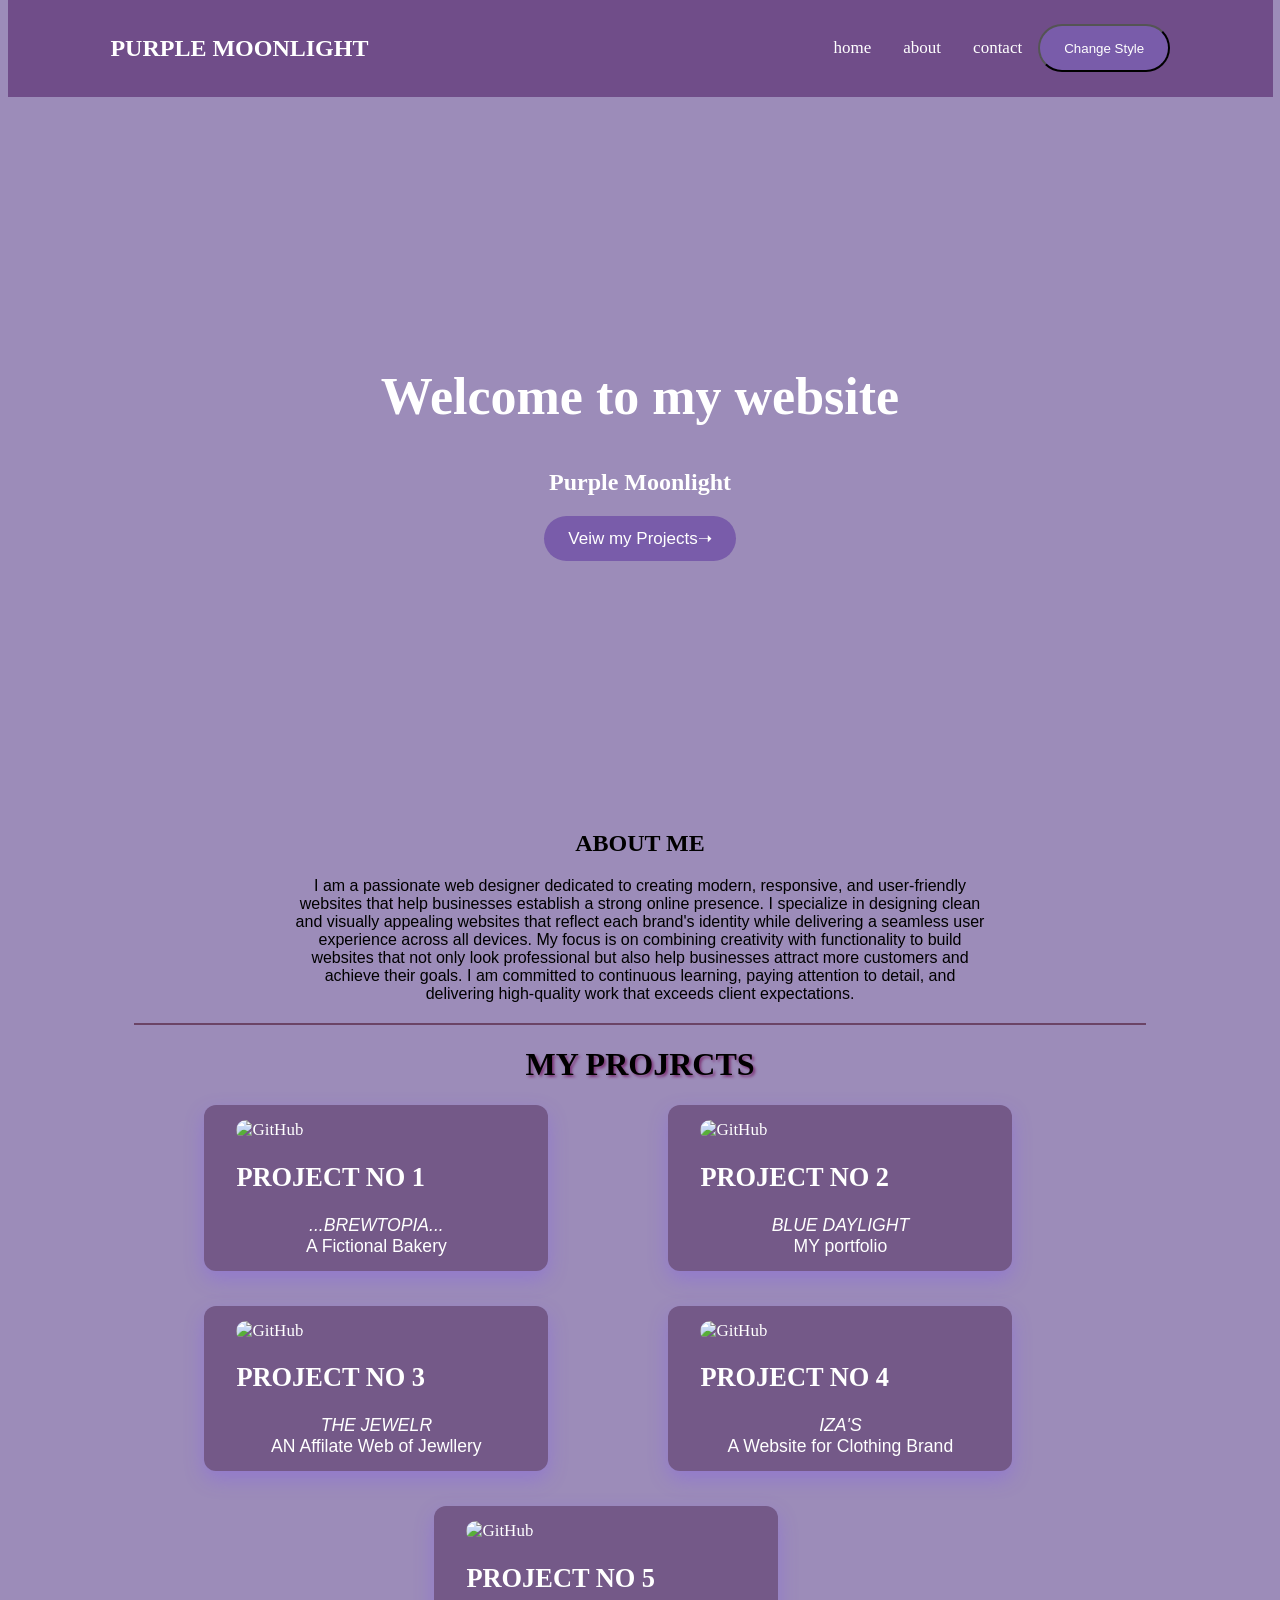
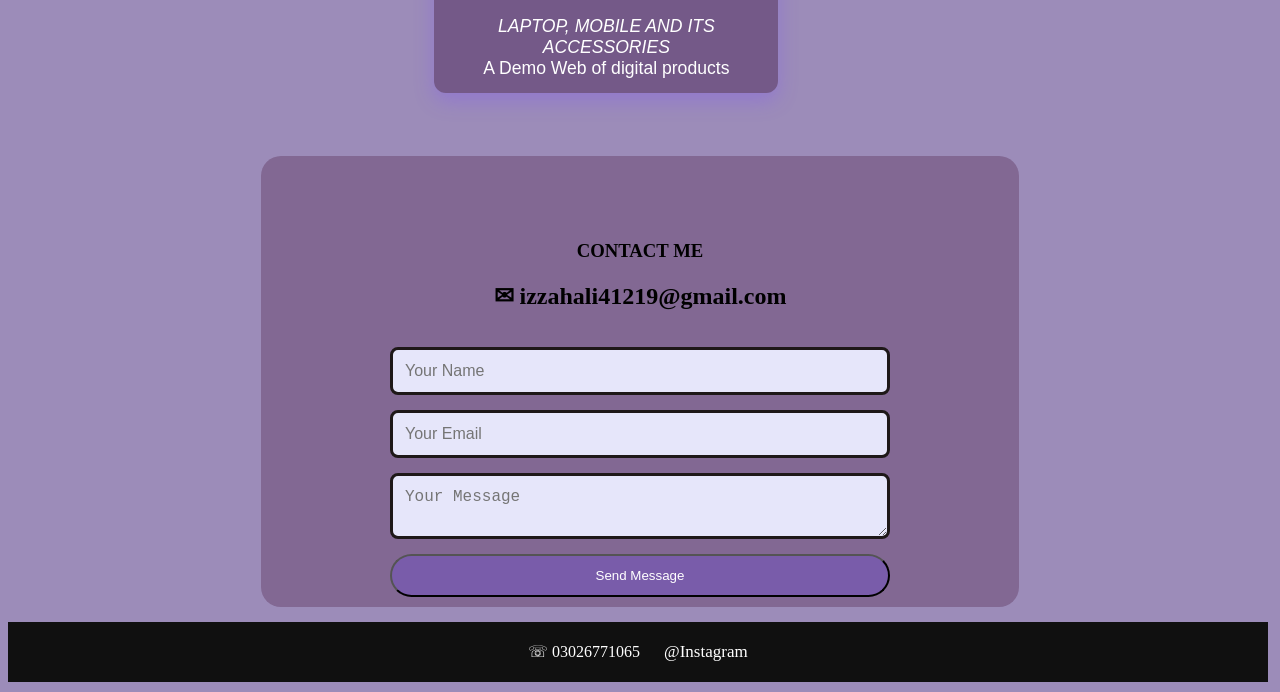
==== commit bff93323: "Add files via upload" ====
--- a/index.html
+++ b/index.html
@@ -1,84 +1,401 @@
 <!DOCTYPE html>
+<html lang="en">
+
 <head>
-   <link rel="icon" type="image/png" href="images/favicon.jpg">
-    <link rel="stylesheet" href="style.css">
-    
-    <link rel="stylesheet"
-href="https://cdnjs.cloudflare.com/ajax/libs/font-awesome/6.7.2/css/all.min.css">
-<html lang="en"><head><meta charset="UTF-8"><meta name="viewport" content="width=device-width,initial-scale=1">
-<title>portfolio </title>
+    <meta charset="UTF-8">
+    <meta name="viewport" content="width=device-width, initial-scale=1.0">
+    <title>website</title>
+    <style>
+        body{
+            background-color:rgb(156, 140, 185);
+        }
+        ul { 
+            list-style-type: none; margin: 0; padding: 0;  display: flex;
+        }
+          ul li a
+           {
+             display: block; color: white; padding: 14px 16px; text-decoration: none; 
+          }
+             ul li a:hover {
+                 background-color: #864c7e;
+                }
+@media (max-width: 700px) {
+
+    .header {
+        flex-direction: column;
+    }
+
+    .cards {
+        flex-direction: column;
+    }
+
+    h1 {
+        font-size: 30px;
+    }
+ .card, .card2, .card3, .card4{
+        flex-direction: column;
+       margin-left: -20px;
+        align-items: center;
+    }
+
+  
+}
+        
+        .header{
+            background-color: #704d89;
+              color:#fff;
+    padding:15px 8%;
+    display:flex;
+    justify-content:space-between;
+    align-items:center;
+    position: fixed;
+    width: 82.8%;
+    z-index: 1000;
+    top:0;
+    
+        }
+        nav {
+  position: sticky;
+  top: 0;           
+  z-index: 100;     
+}
+hr{
+    background-color: #6b4466;
+    width: 80%;
+    border:none;
+    height: 2px;
+    margin: 20px auto;
+}
+form{
+    display:flex;
+    flex-direction:column;
+    gap:15px;
+    max-width:500px;
+    margin:auto;
+    margin-top: 5%;
+    border: 4px;
+}
+
+input,
+textarea{
+    padding:12px;
+    border-radius:8px;
+    border:3px solid #1e1818;
+    font-size:16px;
+    background-color:lavender ;
+}
+  
+     .page{
+        background-image: url('https://i.pinimg.com/originals/a3/9b/66/a39b666e8432df8033c05559e61569b7.gif');
+          background-size: cover;    
+    background-position: center; 
+    background-repeat: no-repeat;
+    height: 80vh;               
+    width: 100%;
+    margin-top: 90px;
+    display:flex;
+    align-items:center;
+    justify-content:center;
+    text-align:center;
+    color:#fff;
+   
+}
+     .page h1{
+    font-size:52px;
+}.page p{
+    margin:15px 0;
+}
+ p {
+    max-width:700px;
+    margin:auto;
+    text-align:center;
+    font-family: 'Segoe UI', Tahoma, Geneva, Verdana, sans-serif;
+}
+.button{
+        display:inline-block;
+    background:#795CAA;
+    color:#fff;
+    padding:12px 24px;
+    border-radius:30px;
+    text-decoration:none;
+}
+.button:hover{
+    background:#9c6c94;
+      transform: translateY(-2px);
+    transition:0.3s;
+}
+.button2{
+        display:inline-block;
+    background:#795CAA;
+    color:#fff;
+    padding:12px 24px;
+    border-radius:30px;
+    text-decoration:none;
+}
+.button2:hover{
+    background:#9c6c94;
+      transform: translateY(-2px);
+    transition:0.3s;
+}
+.button3{
+        display:inline-block;
+    background:#795CAA;
+    color:#fff;
+    padding:12px 24px;
+    border-radius:30px;
+    text-decoration:none;
+}
+.button3:hover{
+    background:#9c6c94;
+      transform: translateY(-2px);
+    transition:0.3s;
+}
+.cards{
+    display:flex;
+    gap:20px;
+    margin-left: 10%;
+    flex-wrap:wrap;
+    justify-content:center
+}
+.card{
+    background:#745988;
+    padding:15px;
+    border-radius:12px;
+    box-shadow:0 4px 12px rgba(0,0,0,.15);
+    width:280px;
+    padding: 14px 32px;
+  font-size: 1.1rem;
+  margin-right: 30px;
+    margin-left: 70px;
+  border: none;
+  color: white;
+  transition: all 0.4s ease;
+  box-shadow: 0 8px 20px rgba(123, 76, 255, 0.3);
+    
+}
+.card2{
+    background:#745988;
+    padding:15px;
+    border-radius:12px;
+    box-shadow:0 4px 12px rgba(0,0,0,.15);
+    width:280px;
+      padding: 14px 32px;
+  font-size: 1.1rem;
+  margin-right: 30px;
+  margin-left: 70px;
+  border: none;
+  color: white;
+  transition: all 0.4s ease;
+  box-shadow: 0 8px 20px rgba(123, 76, 255, 0.3);
+    
+}
+.card3{
+    background:#745988;
+    padding:15px;
+    border-radius:12px;
+    box-shadow:0 4px 12px rgba(0,0,0,.15);
+    width:280px;
+      padding: 14px 32px;
+  font-size: 1.1rem;
+  margin-right: 30px;
+  margin-left: 70px;
+  border: none;
+  color: white;
+  transition: all 0.4s ease;
+  box-shadow: 0 8px 20px rgba(123, 76, 255, 0.3);
+    
+}
+.card4{
+    background:#745988;
+    padding:15px;
+    border-radius:12px;
+    box-shadow:0 4px 12px rgba(0,0,0,.15);
+    width:280px;
+    padding: 14px 32px;
+  font-size: 1.1rem;
+  margin-right: 30px;
+    margin-left: 70px;
+  border: none;
+  color: white;
+  transition: all 0.4s ease;
+  box-shadow: 0 8px 20px rgba(123, 76, 255, 0.3);
+    
+}
+.card5{
+    background:#745988;
+    padding:15px;
+    border-radius:12px;
+    box-shadow:0 4px 12px rgba(0,0,0,.15);
+    width:280px;
+    padding: 14px 32px;
+  font-size: 1.1rem;
+  margin-right: 30px;
+    margin-left: 300px;
+  border: none;
+  color: white;
+  transition: all 0.4s ease;
+  box-shadow: 0 8px 20px rgba(123, 76, 255, 0.3);
+    
+}
+.card:hover{
+    transform:translateY(-8px)
+}
+.card img{
+    width:100%;
+    height:180px;
+    object-fit:cover;
+    border-radius:10px
+}
+.card2:hover{
+    transform:translateY(-8px)
+}
+.card2 img{
+    width:100%;
+    height:180px;
+    object-fit:cover;
+    border-radius:10px
+}
+.card3:hover{
+    transform:translateY(-8px)
+}
+.card3 img{
+    width:100%;
+    height:180px;
+    object-fit:cover;
+    border-radius:10px
+}
+
+.card4:hover{
+    transform:translateY(-8px)
+}
+.card4 img{
+    width:100%;
+    height:180px;
+    object-fit:cover;
+    border-radius:10px
+}
+.card5:hover{
+    transform:translateY(-8px)
+}
+.card5 img{
+    width:100%;
+    height:180px;
+    object-fit:cover;
+    border-radius:10px
+}
+#container{
+    display: flex;
+    gap: 30px;
+}
+.box{
+    border-color: #1e1818;
+    border: 2px ;
+    border-radius: 20px;
+    box-sizing: border-box;
+   background-color:#826893;
+    padding: 10px;
+    width: 60%;
+      flex-wrap:wrap;
+    justify-content:center;
+    margin-left: 20%;
+    margin-right: 20%;
+    margin-top: 5%;
+    text-align: center;
+}
+.section{
+    margin-top: 35px;
+}
+footer{
+    background:#101010;
+    color:#fff;
+    text-align:center;
+    padding:20px;
+    width: 96.5%;
+    height: 10%;
+    margin-top: 15px;
+}
+.dark-mode{
+    background:#A8C7D6;
+}
+
+.dark-mode .header{
+    background:#5C93AA;
+}
+
+.dark-mode .button{
+    background:#84AABC;
+}
+
+.dark-mode .page{
+    background-image:url('https://encrypted-tbn0.gstatic.com/images?q=tbn:ANd9GcTxvj3SbegfYtXtDv2NAisRP_TN35RhflgqhgHbPV6aOg&s=10');
+}
+a{
+ color: white;
+      text-decoration: none;
+      font-size: 17px;
+      padding: 20px 0;
+}
+
+    </style>
+
 </head>
-<body>
-    <header><h1>CYBER<i>X</i></h1>
-      <nav class="navbar">
-    <a href="index.html">Home</a>
-      <a href="#About">About Me</a>
-    <a href="#pro">Products</a>
-    <a href="#contact">Contact</a>
-  </nav>
-</header>
-<section>
-<img src="https://i.pinimg.com/736x/cf/ed/03/cfed03ea1f27491f26c00b3ce6fe3639.jpg" align="center"><section id="About">..</section></section>
-<section id="About">..</section>
+<body id="about">
+    <section id="home">
+     <div class="header"><h1 id="logo">PURPLE MOONLIGHT</h1>
+    <nav><ul>
+       
+        <li><a href="#home">home</a></li>
+         <li><a href="#about us">about </a></li>
+          <li><a href="#contact">contact</a></li>
+          <button class="button2" onclick="changeStyle()">Change Style</button>
+        
+    </ul></div></nav>
+    </section>
+    </div>
+  <section class="page">
+    <div>
+        <h1 id="demo">Welcome to my website</h1>
+        <h2 id="subtitle">Purple Moonlight</h2>
+        <p><a class="button" href="#projects">Veiw my Projects➝</a>
+    </div>
+</section>
+<section id="about us"><h1 align="center">ABOUT ME</h1></section>
+<p>I am a passionate web designer dedicated to creating modern, responsive, and user-friendly websites that help businesses establish a strong online presence. I specialize in designing clean and visually appealing websites that reflect each brand's identity while delivering a seamless user experience across all devices. My focus is on combining creativity with functionality to build websites that not only look professional but also help businesses attract more customers and achieve their goals. I am committed to continuous learning, paying attention to detail, and delivering high-quality work that exceeds client expectations.
+</p>
 <hr>
-<section>
-<h1  id="pro" align="center">ABOUT ME</h1>
-<p class="p"align="center">I'm a passionate Front-End Web Developer who creates modern, responsive, and user-friendly websites using HTML, CSS, and JavaScript. I enjoy transforming ideas into clean, functional, and visually appealing digital experiences that help businesses strengthen their online presence.
-
-I focus on writing well-structured code, designing intuitive user interfaces, and ensuring websites perform smoothly across desktops, tablets, and mobile devices. Every project is built with attention to detail, responsiveness, and user experience.
-
-Whether it's a business website, landing page, portfolio, or product showcase, my goal is to deliver professional websites that are both attractive and effective. I am committed to continuously improving my skills and staying up to date with modern web design and development practices.
-</p>
-</section>
-<section align="center"><h1 style="font-family: Arial, Helvetica, sans-serif;">****My Projects.....</h1></section>
-<section id="pro" class="projects">
-
-    <div class="project-card">
-      <a href="https://izzahali41219-cmd.github.io/brewtopia/">
-        <img src="https://encrypted-tbn0.gstatic.com/images?q=tbn:ANd9GcSaeWL5WbIuzc3l3MPIMLpKFLKKjmr9fUnlSnbpVQp2qw&s=10" alt="Brewtopia Project">
-</a>
-        <h2>PROJECT NO 1</h2>
-
-        <p class="project-name">...BREWTOPIA...</p>
-        <p class="project-description">A Fictional Bakery</p>
+<section id="projects"></section>
+<h1 align="center" style="text-shadow: 2px 2px 3px #7d3577;">MY PROJRCTS</h1>
+<div id="container"><div class="cards">
+    <div class="card">
+        <a href="https://izzahali41219-cmd.github.io/brewtopia/" target="_blank">
+    <img src="https://encrypted-tbn0.gstatic.com/images?q=tbn:ANd9GcSObw4Mf90PDYVBg3n_TL6WRj2uVgWfVW6ldJaOun-J0w&s=10" alt="GitHub" width="200">
+</a><h2><b>PROJECT NO 1</b></h2><p><i>...BREWTOPIA...</i> <br>A Fictional Bakery</div></a>
+<div class="card2">
+        <a href="https://izzahali41219-cmd.github.io/modern-portfolio-website/" target="_blank">
+    <img src="https://encrypted-tbn0.gstatic.com/images?q=tbn:ANd9GcTsxN_oTQeZLMfRz_EyOsLIblxw-MmmbE5y_wbVFgvKCw&s=10" alt="GitHub" width="200">
+</a><h2> PROJECT NO 2</h2><p><i>BLUE DAYLIGHT</i> <br>MY portfolio</div></a></div>
     </div>
-
-
-    <div class="project-card">
-      <a href="https://izzahali41219-cmd.github.io/modern-portfolio-website/">
-        <img src="https://i.pinimg.com/originals/a3/9b/66/a39b666e8432df8033c05559e61569b7.gif" alt="Portfolio Project">
-</a>
-        <h2>PROJECT NO 2</h2>
-
-        <p class="project-name">BLUE DAYLIGHT</p>
-        <p class="project-description">A Website that changes its theme</p>
-    </div>
-
-
-    <div class="project-card">
-      <a href="https://izzahali41219-cmd.github.io/the-jeweler/">
-        <img src="https://cdn.dribbble.com/userupload/21556164/file/original-1db6c10ca2920131bf30dbfc99e810da.gif" alt="Project 3">
-</a>
-        <h2>PROJECT NO 3</h2>
-
-        <p class="project-name">...THE JEWLER...</p>
-        <p class="project-description">An Affiliate project of Jewllery</p>
-    </div>
-
-
-    <div class="project-card">
-      <a href="https://izzahali41219-cmd.github.io/cyberX/">
-        <img src="https://media2.giphy.com/media/v1.Y2lkPTZjMDliOTUycHZjOXJhcjByenVvODF3b2VvbG16anl3YTZoYW5pY3JiemRlY2U0YyZlcD12MV9naWZzX3NlYXJjaCZjdD1n/xTiTnxpQ3ghPiB2Hp6/source.gif" alt="Project 4">
-</a>
-        <h2>PROJECT NO 4</h2>
-        <p class="project-name">...Cyber<i>X</i>...</p>
-        <p class="project-description">Website for Mobiles, Computers and its accessories</p>
-    </div>
-
-</section>
-
-</section>
- <section>
+    <section class="section">
+        <div id="container"><div class="cards">
+    <div class="card3">
+        <a href="https://izzahali41219-cmd.github.io/the-jeweler/" target="_blank">
+    <img src="https://cdn.dribbble.com/userupload/21556164/file/original-1db6c10ca2920131bf30dbfc99e810da.gif" alt="GitHub" width="200">
+</a><h2> PROJECT NO 3</h2><p><i>THE JEWELR</i> <br>AN Affilate Web of Jewllery</div></a>
+    
+<div class="card4">
+        <a href="https://izzahali41219-cmd.github.io/Iza-s/" target="_blank">
+    <img src="https://wallpapersok.com/images/hd/mint-green-sea-xumgze3bf7rf9dck.jpg" alt="GitHub" width="200">
+</a><h2> PROJECT NO 4</h2><p><i>IZA'S</i> <br>A Website for Clothing Brand</div></a>
+    </div></div>
+    </section>
+     <section class="section">
+        <div id="container"><div class="cards">
+    <div class="card5">
+        <a href="https://izzahali41219-cmd.github.io/cyberX/" target="_blank">
+    <img src="https://media2.giphy.com/media/v1.Y2lkPTZjMDliOTUycHZjOXJhcjByenVvODF3b2VvbG16anl3YTZoYW5pY3JiemRlY2U0YyZlcD12MV9naWZzX3NlYXJjaCZjdD1n/xTiTnxpQ3ghPiB2Hp6/source.gif" alt="GitHub" width="200">
+</a><h2> PROJECT NO 5</h2><p><i>LAPTOP, MOBILE AND ITS ACCESSORIES</i> <br>A Demo Web of digital products</div></a>
+ </div></div></section>
+    <section>
     <div align="center" class="box">
     <section id="contact"><h1 align="center" style="margin-top:10%;">CONTACT ME</h1>
     <h2 align="center">✉ izzahali41219@gmail.com</h2>
@@ -89,15 +406,65 @@
 
     <textarea name="message" placeholder="Your Message" required></textarea>
 
-    <button class="button" type="submit">Send Message</button>
+    <button class="button3" type="submit">Send Message</button>
 </form>
     </section>
     </div></section>
     <section>
-        <footer>☏ +92 314 1784743 &nbsp;&nbsp;&nbsp;&nbsp;&nbsp;
-    <a href="https://www.instagram.com/web_designer82010/#" target="_blank">
-        <i class="fa-brands fa-instagram"></i>
-        <span>Instagram</span>
-    </a></footer>
+        <footer>☏ 03026771065 &nbsp;&nbsp;&nbsp;&nbsp;&nbsp;<a href="https://www.instagram.com/web_designer82010/#" align="center">@Instagram</a></footer>
     </section>
 
+</body>
+<script>
+let blueMode = false;
+
+function changeStyle() {
+
+    if (!blueMode) {
+
+        // Change to Blue Daylight
+        document.body.style.backgroundColor = "#A8C7D6";
+        document.querySelector(".header").style.backgroundColor = "#5C93AA";
+        document.querySelector(".card").style.backgroundColor = "#84AABC";
+        document.querySelector(".card2").style.backgroundColor = "#84AABC";
+        document.querySelector(".card3").style.backgroundColor = "#84AABC";
+        document.querySelector(".card4").style.backgroundColor = "#84AABC";
+        document.querySelector(".card5").style.backgroundColor = "#84AABC";
+        document.querySelector("hr").style.backgroundColor = "#B8DAED";
+        document.querySelector(".box").style.backgroundColor = "rgb(133, 191, 207)";
+        document.querySelector(".button2").style.backgroundColor = "#84AABC";
+        document.querySelector(".button").style.backgroundColor = "#84AABC";
+        document.querySelector(".button3").style.backgroundColor = "#84AABC";
+        document.querySelector(".page").style.backgroundImage =
+            "url('https://i.pinimg.com/originals/44/db/93/44db938c4d86a7ea3ae51a511304a117.gif')";
+        document.getElementById("demo").innerHTML = "Welcome to my website";
+        document.getElementById("logo").innerHTML = "BLUE DAYLIGHT";
+        document.getElementById("subtitle").innerHTML = "Blue Daylight";
+        document.querySelector(".button").style.backgroundColor = "#84AABC";
+         
+
+        blueMode = true;
+
+    } else {
+
+        // Change back to Purple Moonlight
+        document.body.style.backgroundColor = "rgb(156, 140, 185)";
+        document.querySelector(".header").style.backgroundColor = "#704d89";
+        document.querySelector(".card").style.backgroundColor = "#745988";   
+        document.querySelector(".card2").style.backgroundColor = "#745988";   
+        document.querySelector(".card3").style.backgroundColor = "#745988"; 
+        document.querySelector(".card4").style.backgroundColor = "#745988"; 
+        document.querySelector(".card5").style.backgroundColor = "#745988"; 
+        document.querySelector(".page").style.backgroundImage =
+            "url('https://i.pinimg.com/originals/a3/9b/66/a39b666e8432df8033c05559e61569b7.gif')";
+        document.querySelector(".box").style.backgroundColor = "#826893";
+        document.getElementById("demo").innerHTML = "Welcome to my website";
+        document.getElementById("logo").innerHTML = "PURPLE MOONLIGHT";
+        document.getElementById("subtitle").innerHTML = "Purple Moonlight";
+        document.querySelector(".button").style.backgroundColor = "#795CAA";
+        document.querySelector(".button2").style.backgroundColor = "#795CAA";
+        document.querySelector(".button3").style.backgroundColor = "#795CAA";
+        blueMode = false;
+    }
+}
+</script>
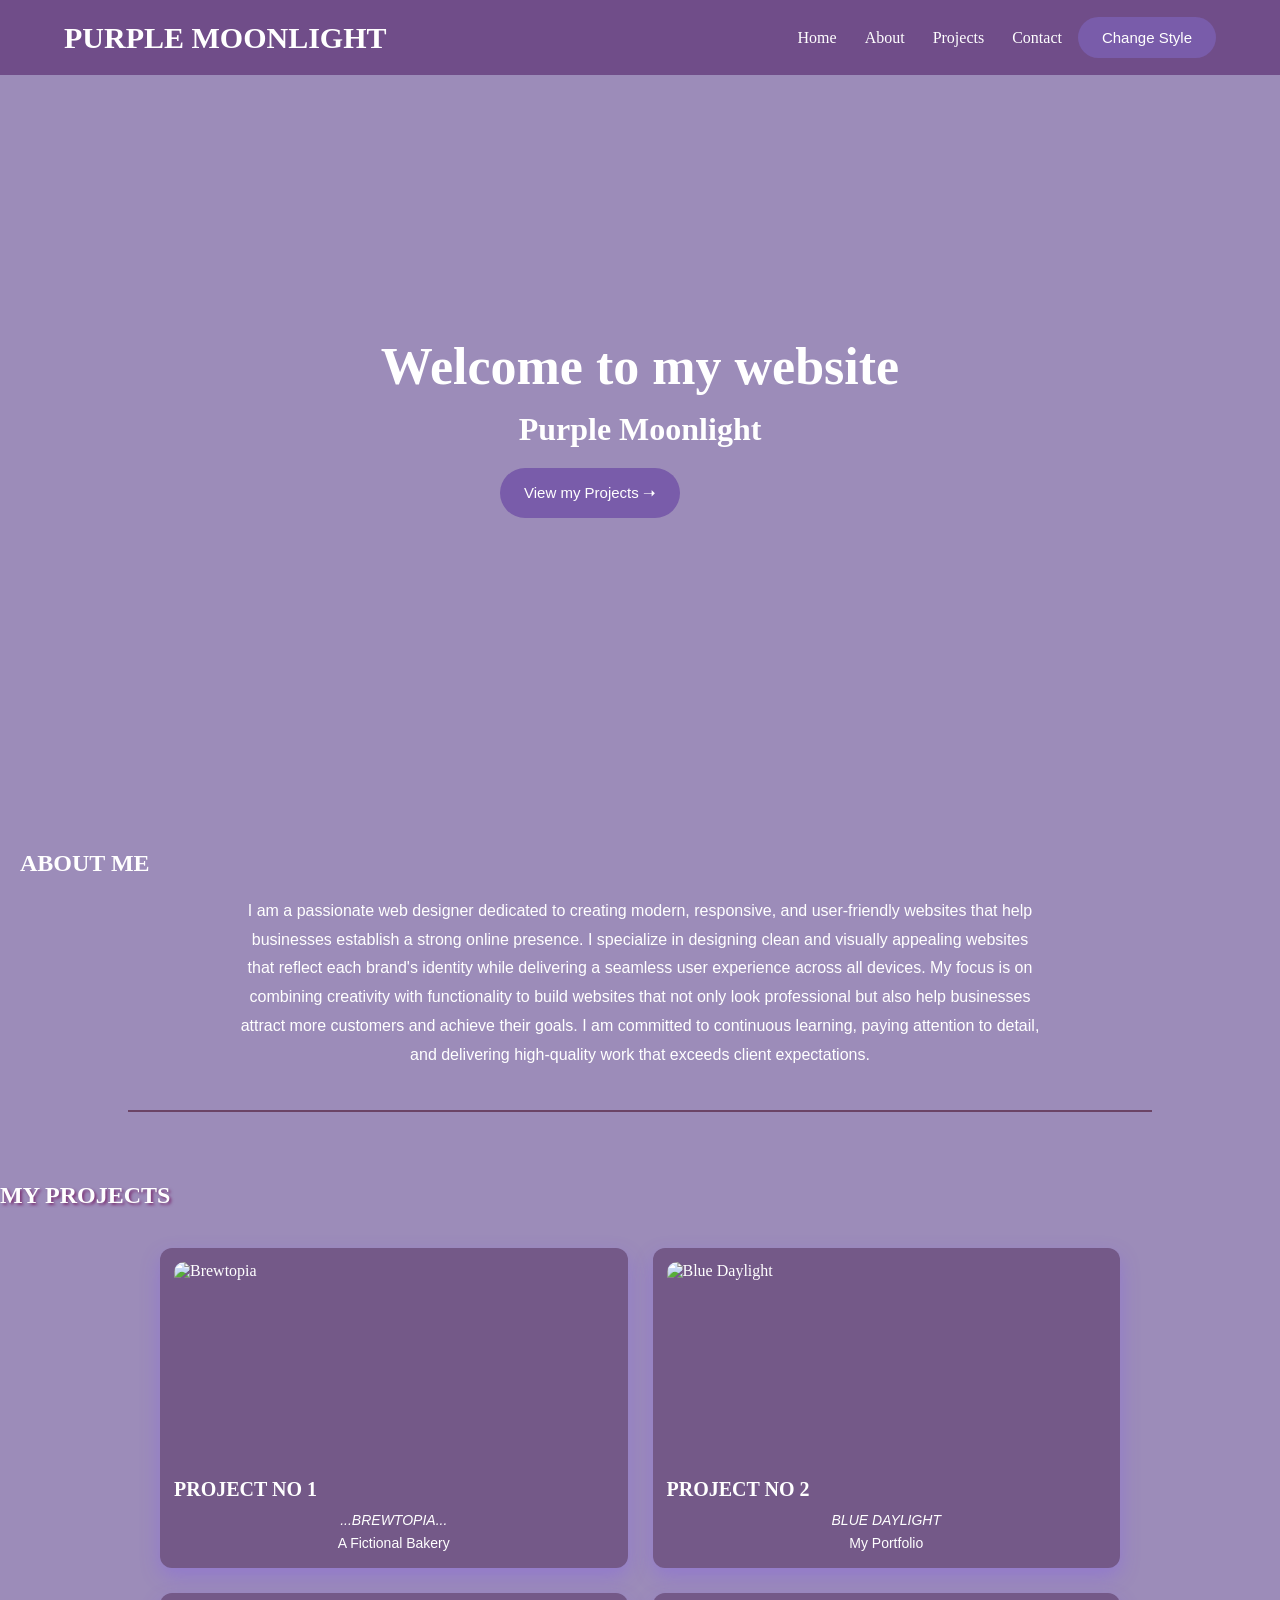
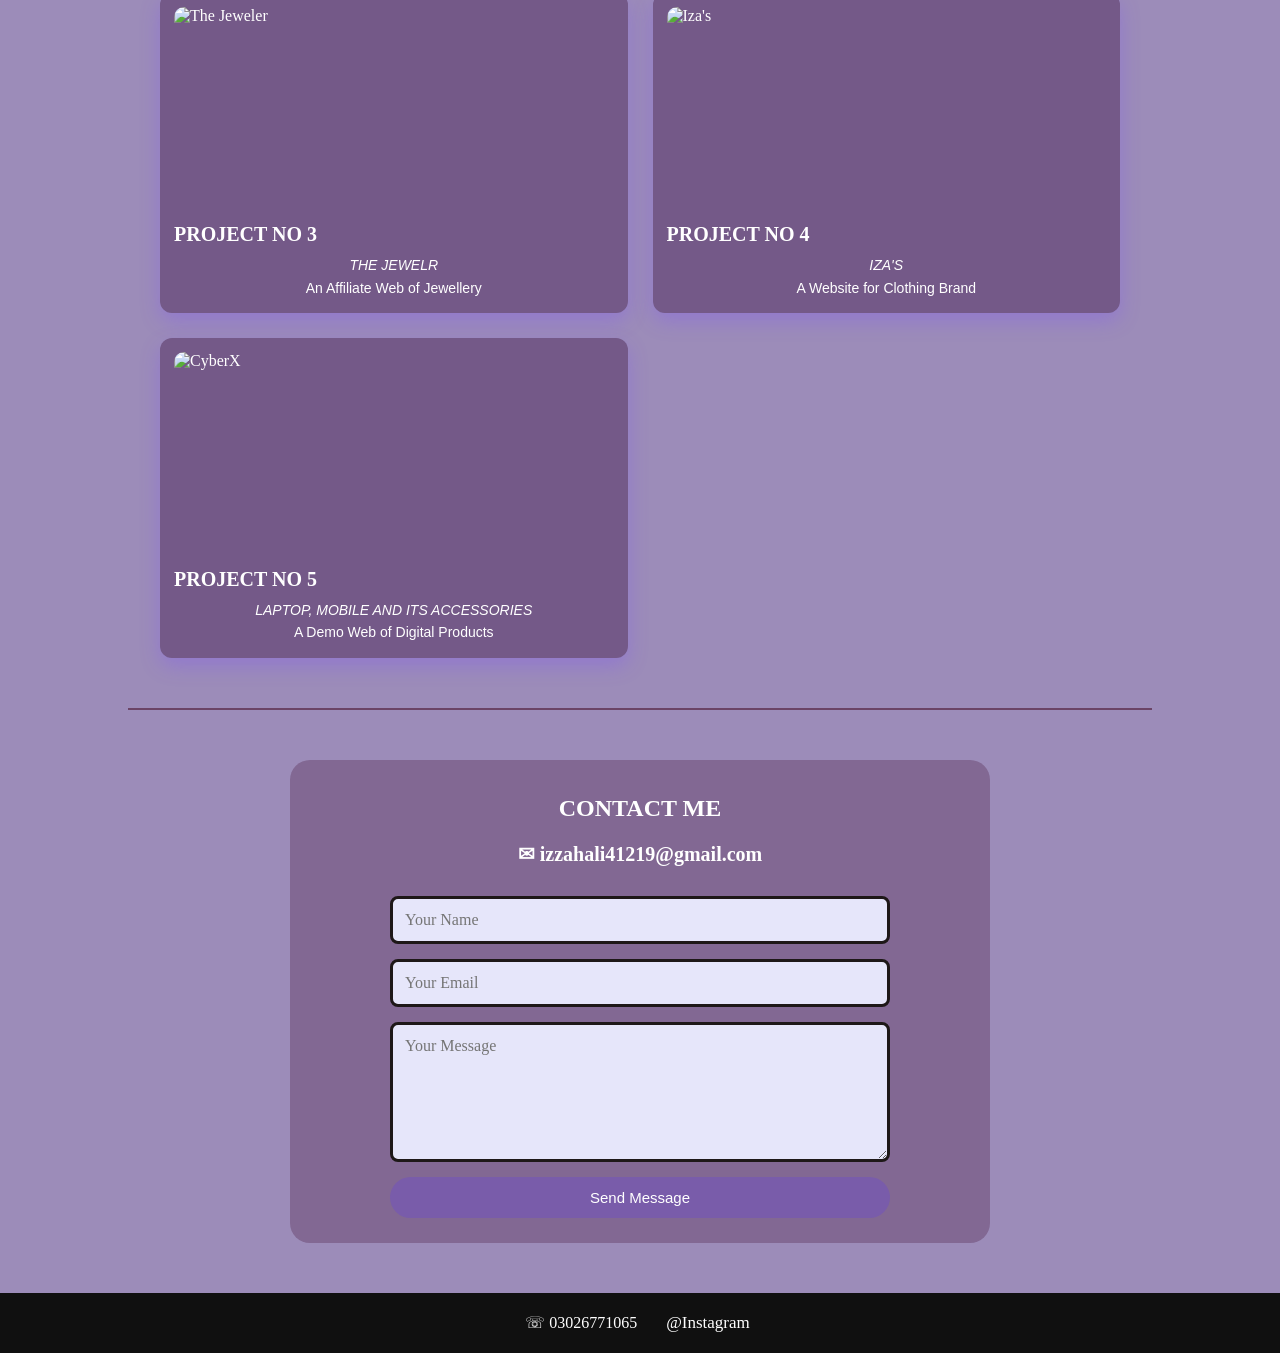
==== commit 6b713027: "Add files via upload" ====
--- a/index.html
+++ b/index.html
@@ -4,467 +4,1302 @@
 <head>
     <meta charset="UTF-8">
     <meta name="viewport" content="width=device-width, initial-scale=1.0">
-    <title>website</title>
+    <title>Purple Moonlight</title>
+
     <style>
-        body{
-            background-color:rgb(156, 140, 185);
-        }
-        ul { 
-            list-style-type: none; margin: 0; padding: 0;  display: flex;
-        }
-          ul li a
-           {
-             display: block; color: white; padding: 14px 16px; text-decoration: none; 
-          }
-             ul li a:hover {
-                 background-color: #864c7e;
-                }
-@media (max-width: 700px) {
-
-    .header {
-        flex-direction: column;
-    }
-
-    .cards {
-        flex-direction: column;
-    }
-
-    h1 {
-        font-size: 30px;
-    }
- .card, .card2, .card3, .card4{
-        flex-direction: column;
-       margin-left: -20px;
-        align-items: center;
-    }
-
-  
-}
-        
-        .header{
+        /* =========================
+           BASIC RESET
+        ========================= */
+
+        * {
+            box-sizing: border-box;
+        }
+
+        html {
+            scroll-behavior: smooth;
+            overflow-x: hidden;
+        }
+
+        body {
+            margin: 0;
+            padding: 0;
+            width: 100%;
+            overflow-x: hidden;
+            background-color: rgb(156, 140, 185);
+            color: white;
+        }
+
+
+        /* =========================
+           HEADER
+        ========================= */
+
+        .header {
             background-color: #704d89;
-              color:#fff;
-    padding:15px 8%;
-    display:flex;
-    justify-content:space-between;
-    align-items:center;
-    position: fixed;
-    width: 82.8%;
-    z-index: 1000;
-    top:0;
-    
-        }
+            color: #fff;
+
+            padding: 15px 5%;
+
+            display: flex;
+            justify-content: space-between;
+            align-items: center;
+
+            position: fixed;
+            top: 0;
+            left: 0;
+
+            width: 100%;
+            min-height: 75px;
+
+            z-index: 1000;
+        }
+
+        #logo {
+            margin: 0;
+            font-size: 30px;
+            white-space: nowrap;
+        }
+
+
+        /* =========================
+           NAVIGATION
+        ========================= */
+
         nav {
-  position: sticky;
-  top: 0;           
-  z-index: 100;     
-}
-hr{
-    background-color: #6b4466;
-    width: 80%;
-    border:none;
-    height: 2px;
-    margin: 20px auto;
-}
-form{
-    display:flex;
-    flex-direction:column;
-    gap:15px;
-    max-width:500px;
-    margin:auto;
-    margin-top: 5%;
-    border: 4px;
-}
-
-input,
-textarea{
-    padding:12px;
-    border-radius:8px;
-    border:3px solid #1e1818;
-    font-size:16px;
-    background-color:lavender ;
-}
-  
-     .page{
-        background-image: url('https://i.pinimg.com/originals/a3/9b/66/a39b666e8432df8033c05559e61569b7.gif');
-          background-size: cover;    
-    background-position: center; 
-    background-repeat: no-repeat;
-    height: 80vh;               
-    width: 100%;
-    margin-top: 90px;
-    display:flex;
-    align-items:center;
-    justify-content:center;
-    text-align:center;
-    color:#fff;
-   
-}
-     .page h1{
-    font-size:52px;
-}.page p{
-    margin:15px 0;
-}
- p {
-    max-width:700px;
-    margin:auto;
-    text-align:center;
-    font-family: 'Segoe UI', Tahoma, Geneva, Verdana, sans-serif;
-}
-.button{
-        display:inline-block;
-    background:#795CAA;
-    color:#fff;
-    padding:12px 24px;
-    border-radius:30px;
-    text-decoration:none;
-}
-.button:hover{
-    background:#9c6c94;
-      transform: translateY(-2px);
-    transition:0.3s;
-}
-.button2{
-        display:inline-block;
-    background:#795CAA;
-    color:#fff;
-    padding:12px 24px;
-    border-radius:30px;
-    text-decoration:none;
-}
-.button2:hover{
-    background:#9c6c94;
-      transform: translateY(-2px);
-    transition:0.3s;
-}
-.button3{
-        display:inline-block;
-    background:#795CAA;
-    color:#fff;
-    padding:12px 24px;
-    border-radius:30px;
-    text-decoration:none;
-}
-.button3:hover{
-    background:#9c6c94;
-      transform: translateY(-2px);
-    transition:0.3s;
-}
-.cards{
-    display:flex;
-    gap:20px;
-    margin-left: 10%;
-    flex-wrap:wrap;
-    justify-content:center
-}
-.card{
-    background:#745988;
-    padding:15px;
-    border-radius:12px;
-    box-shadow:0 4px 12px rgba(0,0,0,.15);
-    width:280px;
-    padding: 14px 32px;
-  font-size: 1.1rem;
-  margin-right: 30px;
-    margin-left: 70px;
-  border: none;
-  color: white;
-  transition: all 0.4s ease;
-  box-shadow: 0 8px 20px rgba(123, 76, 255, 0.3);
-    
-}
-.card2{
-    background:#745988;
-    padding:15px;
-    border-radius:12px;
-    box-shadow:0 4px 12px rgba(0,0,0,.15);
-    width:280px;
-      padding: 14px 32px;
-  font-size: 1.1rem;
-  margin-right: 30px;
-  margin-left: 70px;
-  border: none;
-  color: white;
-  transition: all 0.4s ease;
-  box-shadow: 0 8px 20px rgba(123, 76, 255, 0.3);
-    
-}
-.card3{
-    background:#745988;
-    padding:15px;
-    border-radius:12px;
-    box-shadow:0 4px 12px rgba(0,0,0,.15);
-    width:280px;
-      padding: 14px 32px;
-  font-size: 1.1rem;
-  margin-right: 30px;
-  margin-left: 70px;
-  border: none;
-  color: white;
-  transition: all 0.4s ease;
-  box-shadow: 0 8px 20px rgba(123, 76, 255, 0.3);
-    
-}
-.card4{
-    background:#745988;
-    padding:15px;
-    border-radius:12px;
-    box-shadow:0 4px 12px rgba(0,0,0,.15);
-    width:280px;
-    padding: 14px 32px;
-  font-size: 1.1rem;
-  margin-right: 30px;
-    margin-left: 70px;
-  border: none;
-  color: white;
-  transition: all 0.4s ease;
-  box-shadow: 0 8px 20px rgba(123, 76, 255, 0.3);
-    
-}
-.card5{
-    background:#745988;
-    padding:15px;
-    border-radius:12px;
-    box-shadow:0 4px 12px rgba(0,0,0,.15);
-    width:280px;
-    padding: 14px 32px;
-  font-size: 1.1rem;
-  margin-right: 30px;
-    margin-left: 300px;
-  border: none;
-  color: white;
-  transition: all 0.4s ease;
-  box-shadow: 0 8px 20px rgba(123, 76, 255, 0.3);
-    
-}
-.card:hover{
-    transform:translateY(-8px)
-}
-.card img{
-    width:100%;
-    height:180px;
-    object-fit:cover;
-    border-radius:10px
-}
-.card2:hover{
-    transform:translateY(-8px)
-}
-.card2 img{
-    width:100%;
-    height:180px;
-    object-fit:cover;
-    border-radius:10px
-}
-.card3:hover{
-    transform:translateY(-8px)
-}
-.card3 img{
-    width:100%;
-    height:180px;
-    object-fit:cover;
-    border-radius:10px
-}
-
-.card4:hover{
-    transform:translateY(-8px)
-}
-.card4 img{
-    width:100%;
-    height:180px;
-    object-fit:cover;
-    border-radius:10px
-}
-.card5:hover{
-    transform:translateY(-8px)
-}
-.card5 img{
-    width:100%;
-    height:180px;
-    object-fit:cover;
-    border-radius:10px
-}
-#container{
-    display: flex;
-    gap: 30px;
-}
-.box{
-    border-color: #1e1818;
-    border: 2px ;
-    border-radius: 20px;
-    box-sizing: border-box;
-   background-color:#826893;
-    padding: 10px;
-    width: 60%;
-      flex-wrap:wrap;
-    justify-content:center;
-    margin-left: 20%;
-    margin-right: 20%;
-    margin-top: 5%;
-    text-align: center;
-}
-.section{
-    margin-top: 35px;
-}
-footer{
-    background:#101010;
-    color:#fff;
-    text-align:center;
-    padding:20px;
-    width: 96.5%;
-    height: 10%;
-    margin-top: 15px;
-}
-.dark-mode{
-    background:#A8C7D6;
-}
-
-.dark-mode .header{
-    background:#5C93AA;
-}
-
-.dark-mode .button{
-    background:#84AABC;
-}
-
-.dark-mode .page{
-    background-image:url('https://encrypted-tbn0.gstatic.com/images?q=tbn:ANd9GcTxvj3SbegfYtXtDv2NAisRP_TN35RhflgqhgHbPV6aOg&s=10');
-}
-a{
- color: white;
-      text-decoration: none;
-      font-size: 17px;
-      padding: 20px 0;
-}
+            margin: 0;
+        }
+
+        nav ul {
+            list-style-type: none;
+            margin: 0;
+            padding: 0;
+
+            display: flex;
+            align-items: center;
+            gap: 4px;
+        }
+
+        nav ul li a {
+            display: block;
+            color: white;
+
+            padding: 10px 12px;
+
+            text-decoration: none;
+            font-size: 16px;
+
+            border-radius: 7px;
+
+            transition: 0.3s;
+        }
+
+        nav ul li a:hover {
+            background-color: #864c7e;
+        }
+
+
+        /* =========================
+           BUTTONS
+        ========================= */
+
+        .button,
+        .button2,
+        .button3 {
+            display: inline-block;
+
+            background: #795CAA;
+            color: #fff;
+
+            padding: 12px 24px;
+
+            border-radius: 30px;
+            border: none;
+
+            text-decoration: none;
+
+            cursor: pointer;
+
+            font-size: 15px;
+
+            transition: 0.3s;
+        }
+
+        .button:hover,
+        .button2:hover,
+        .button3:hover {
+            background: #9c6c94;
+            transform: translateY(-2px);
+        }
+
+
+        /* =========================
+           HERO
+        ========================= */
+
+        .page {
+            background-image: url("https://i.pinimg.com/originals/a3/9b/66/a39b666e8432df8033c05559e61569b7.gif");
+
+            background-size: cover;
+            background-position: center;
+            background-repeat: no-repeat;
+
+            min-height: 80vh;
+            width: 100%;
+
+            margin-top: 75px;
+
+            display: flex;
+            align-items: center;
+            justify-content: center;
+
+            text-align: center;
+
+            color: #fff;
+
+            padding: 40px 20px;
+        }
+
+        .page > div {
+            width: 100%;
+            max-width: 800px;
+        }
+
+        .page h1 {
+            font-size: clamp(38px, 7vw, 52px);
+            margin: 0 0 15px;
+        }
+
+        .page h2 {
+            font-size: clamp(22px, 4vw, 32px);
+            margin: 10px 0 20px;
+        }
+
+        .page p {
+            margin: 15px 0;
+        }
+
+
+        /* =========================
+           TEXT
+        ========================= */
+
+        p {
+            max-width: 700px;
+            margin: auto;
+
+            text-align: center;
+
+            font-family:
+                'Segoe UI',
+                Tahoma,
+                Geneva,
+                Verdana,
+                sans-serif;
+
+            line-height: 1.7;
+        }
+
+        hr {
+            background-color: #6b4466;
+
+            width: 80%;
+
+            border: none;
+
+            height: 2px;
+
+            margin: 30px auto;
+        }
+
+
+        /* =========================
+           ABOUT
+        ========================= */
+
+        #about-us {
+            scroll-margin-top: 90px;
+
+            padding: 35px 20px 10px;
+        }
+
+        .about-text {
+            width: 90%;
+            max-width: 800px;
+
+            margin: auto;
+
+            line-height: 1.8;
+        }
+
+
+        /* =========================
+           PROJECTS
+        ========================= */
+
+        #projects {
+            scroll-margin-top: 90px;
+
+            padding-top: 20px;
+        }
+
+        #projects > h1 {
+            text-shadow: 2px 2px 3px #7d3577;
+        }
+
+
+        /* =========================
+           CARDS
+        ========================= */
+
+        .cards {
+            width: 100%;
+            max-width: 1000px;
+
+            margin: 0 auto;
+
+            padding: 20px;
+
+            display: grid;
+
+            grid-template-columns:
+                repeat(2, minmax(0, 1fr));
+
+            gap: 25px;
+        }
+
+
+        .card,
+        .card2,
+        .card3,
+        .card4,
+        .card5 {
+            width: 100%;
+
+            margin: 0;
+
+            padding: 14px;
+
+            background: #745988;
+
+            border-radius: 12px;
+
+            color: white;
+
+            border: none;
+
+            box-shadow:
+                0 8px 20px rgba(123, 76, 255, 0.3);
+
+            transition: 0.4s ease;
+
+            overflow: hidden;
+        }
+
+        .card:hover,
+        .card2:hover,
+        .card3:hover,
+        .card4:hover,
+        .card5:hover {
+            transform: translateY(-8px);
+        }
+
+
+        /* =========================
+           CARD IMAGES
+        ========================= */
+
+        .card img,
+        .card2 img,
+        .card3 img,
+        .card4 img,
+        .card5 img {
+            display: block;
+
+            width: 100%;
+            height: 200px;
+
+            object-fit: cover;
+
+            border-radius: 10px;
+        }
+
+
+        /* =========================
+           CARD TEXT
+        ========================= */
+
+        .card h2,
+        .card2 h2,
+        .card3 h2,
+        .card4 h2,
+        .card5 h2 {
+            font-size: 20px;
+
+            margin: 14px 0 7px;
+
+            line-height: 1.3;
+        }
+
+        .card p,
+        .card2 p,
+        .card3 p,
+        .card4 p,
+        .card5 p {
+            width: 100%;
+
+            font-size: 14px;
+
+            line-height: 1.6;
+        }
+
+        .card a,
+        .card2 a,
+        .card3 a,
+        .card4 a,
+        .card5 a {
+            color: white;
+            text-decoration: none;
+        }
+
+
+        /* =========================
+           CONTACT
+        ========================= */
+
+        #contact {
+            scroll-margin-top: 90px;
+        }
+
+        .box {
+            background-color: #826893;
+
+            width: 90%;
+            max-width: 700px;
+
+            margin: 50px auto;
+
+            padding: 25px;
+
+            border-radius: 20px;
+
+            text-align: center;
+        }
+
+        .box h1 {
+            margin-top: 10px;
+        }
+
+        .box h2 {
+            font-size: 20px;
+            overflow-wrap: anywhere;
+        }
+
+
+        /* =========================
+           FORM
+        ========================= */
+
+        form {
+            display: flex;
+            flex-direction: column;
+
+            gap: 15px;
+
+            width: 100%;
+            max-width: 500px;
+
+            margin: 30px auto 0;
+        }
+
+        input,
+        textarea {
+            width: 100%;
+
+            padding: 12px;
+
+            border-radius: 8px;
+
+            border: 3px solid #1e1818;
+
+            font-size: 16px;
+
+            background-color: lavender;
+
+            font-family: inherit;
+        }
+
+        textarea {
+            min-height: 140px;
+            resize: vertical;
+        }
+
+        .button3 {
+            width: 100%;
+        }
+
+
+        /* =========================
+           FOOTER
+        ========================= */
+
+        footer {
+            background: #101010;
+
+            color: #fff;
+
+            text-align: center;
+
+            padding: 20px;
+
+            width: 100%;
+
+            margin-top: 15px;
+        }
+
+        footer a {
+            color: white;
+
+            text-decoration: none;
+
+            font-size: 17px;
+
+            padding: 5px;
+        }
+
+
+        /* =====================================================
+           MOBILE
+        ===================================================== */
+
+        @media (max-width: 700px) {
+
+            /* HEADER */
+
+            .header {
+                width: 100%;
+
+                min-height: 70px;
+
+                padding: 9px 12px;
+
+                display: flex;
+
+                justify-content: space-between;
+
+                align-items: center;
+            }
+
+
+            #logo {
+                font-size: 21px;
+            }
+
+
+            /* NAVIGATION */
+
+            nav {
+                max-width: 67%;
+
+                overflow-x: auto;
+
+                scrollbar-width: none;
+            }
+
+            nav::-webkit-scrollbar {
+                display: none;
+            }
+
+            nav ul {
+                width: max-content;
+
+                display: flex;
+
+                flex-direction: row;
+
+                gap: 2px;
+            }
+
+            nav ul li a {
+                font-size: 12px;
+
+                padding: 7px 6px;
+
+                white-space: nowrap;
+            }
+
+
+            .button2 {
+                font-size: 10px;
+
+                padding: 8px 9px;
+
+                white-space: nowrap;
+            }
+
+
+            /* HERO */
+
+            .page {
+                width: 100%;
+
+                min-height: 75vh;
+
+                margin-top: 70px;
+
+                padding: 35px 18px;
+
+                background-position: center;
+            }
+
+            .page h1 {
+                font-size: 36px;
+
+                line-height: 1.15;
+            }
+
+            .page h2 {
+                font-size: 22px;
+            }
+
+            .page p {
+                font-size: 14px;
+            }
+
+            .button {
+                padding: 11px 18px;
+
+                font-size: 14px;
+            }
+
+
+            /* ABOUT */
+
+            #about-us {
+                padding: 25px 10px 5px;
+            }
+
+            #about-us h1 {
+                font-size: 30px;
+            }
+
+            .about-text {
+                width: 92%;
+
+                font-size: 14px;
+
+                line-height: 1.7;
+            }
+
+
+            /* PROJECT TITLE */
+
+            #projects > h1 {
+                font-size: 30px;
+
+                padding: 0 10px;
+            }
+
+
+            /* =================================================
+               TWO CARDS IN ONE ROW
+            ================================================= */
+
+            .cards {
+                width: 100%;
+
+                max-width: 440px;
+
+                margin: 0 auto;
+
+                padding: 10px;
+
+                display: grid;
+
+                grid-template-columns:
+                    repeat(2, minmax(0, 1fr));
+
+                gap: 12px;
+            }
+
+
+            /* CARDS */
+
+            .card,
+            .card2,
+            .card3,
+            .card4,
+            .card5 {
+
+                width: 100%;
+
+                min-width: 0;
+
+                margin: 0 !important;
+
+                padding: 9px;
+
+                border-radius: 12px;
+            }
+
+
+            /* IMAGES */
+
+            .card img,
+            .card2 img,
+            .card3 img,
+            .card4 img,
+            .card5 img {
+
+                width: 100%;
+
+                height: 140px;
+
+                object-fit: cover;
+
+                border-radius: 8px;
+            }
+
+
+            /* CARD HEADINGS */
+
+            .card h2,
+            .card2 h2,
+            .card3 h2,
+            .card4 h2,
+            .card5 h2 {
+
+                font-size: 15px;
+
+                line-height: 1.25;
+
+                margin: 9px 0 5px;
+            }
+
+
+            /* CARD TEXT */
+
+            .card p,
+            .card2 p,
+            .card3 p,
+            .card4 p,
+            .card5 p {
+
+                width: 100%;
+
+                font-size: 11px;
+
+                line-height: 1.5;
+            }
+
+
+            /* CONTACT */
+
+            .box {
+                width: calc(100% - 24px);
+
+                margin: 35px auto;
+
+                padding: 18px 12px;
+
+                border-radius: 15px;
+            }
+
+            .box h1 {
+                font-size: 28px;
+
+                margin-top: 5px;
+            }
+
+            .box h2 {
+                font-size: 15px;
+
+                line-height: 1.6;
+            }
+
+
+            /* FORM */
+
+            form {
+                width: 100%;
+
+                gap: 12px;
+
+                margin-top: 22px;
+            }
+
+            input,
+            textarea {
+                width: 100%;
+
+                font-size: 15px;
+
+                padding: 11px;
+            }
+
+            textarea {
+                min-height: 120px;
+            }
+
+
+            /* FOOTER */
+
+            footer {
+                width: 100%;
+
+                padding: 18px 8px;
+
+                font-size: 14px;
+
+                line-height: 1.7;
+            }
+
+            footer a {
+                font-size: 14px;
+            }
+        }
+
+
+        /* =====================================================
+           SMALL PHONES
+        ===================================================== */
+
+        @media (max-width: 400px) {
+
+            #logo {
+                font-size: 18px;
+            }
+
+            nav {
+                max-width: 64%;
+            }
+
+            nav ul li a {
+                font-size: 10px;
+
+                padding: 6px 4px;
+            }
+
+            .button2 {
+                font-size: 9px;
+
+                padding: 7px 7px;
+            }
+
+
+            /* STILL 2 CARDS */
+
+            .cards {
+                width: 100%;
+
+                max-width: 370px;
+
+                margin: 0 auto;
+
+                padding: 8px;
+
+                gap: 8px;
+
+                grid-template-columns:
+                    repeat(2, minmax(0, 1fr));
+            }
+
+
+            .card,
+            .card2,
+            .card3,
+            .card4,
+            .card5 {
+                padding: 7px;
+            }
+
+
+            .card img,
+            .card2 img,
+            .card3 img,
+            .card4 img,
+            .card5 img {
+                height: 115px;
+            }
+
+
+            .card h2,
+            .card2 h2,
+            .card3 h2,
+            .card4 h2,
+            .card5 h2 {
+                font-size: 13px;
+            }
+
+
+            .card p,
+            .card2 p,
+            .card3 p,
+            .card4 p,
+            .card5 p {
+                font-size: 10px;
+            }
+        }
 
     </style>
-
 </head>
-<body id="about">
+
+
+<body>
+
+
+    <!-- =========================
+         HEADER
+    ========================= -->
+
     <section id="home">
-     <div class="header"><h1 id="logo">PURPLE MOONLIGHT</h1>
-    <nav><ul>
-       
-        <li><a href="#home">home</a></li>
-         <li><a href="#about us">about </a></li>
-          <li><a href="#contact">contact</a></li>
-          <button class="button2" onclick="changeStyle()">Change Style</button>
-        
-    </ul></div></nav>
+
+        <div class="header">
+
+            <h1 id="logo">
+                PURPLE MOONLIGHT
+            </h1>
+
+            <nav>
+
+                <ul>
+
+                    <li>
+                        <a href="#home">Home</a>
+                    </li>
+
+                    <li>
+                        <a href="#about-us">About</a>
+                    </li>
+
+                    <li>
+                        <a href="#projects">Projects</a>
+                    </li>
+
+                    <li>
+                        <a href="#contact">Contact</a>
+                    </li>
+
+                    <li>
+                        <button
+                            class="button2"
+                            onclick="changeStyle()">
+                            Change Style
+                        </button>
+                    </li>
+
+                </ul>
+
+            </nav>
+
+        </div>
+
     </section>
-    </div>
-  <section class="page">
-    <div>
-        <h1 id="demo">Welcome to my website</h1>
-        <h2 id="subtitle">Purple Moonlight</h2>
-        <p><a class="button" href="#projects">Veiw my Projects➝</a>
-    </div>
-</section>
-<section id="about us"><h1 align="center">ABOUT ME</h1></section>
-<p>I am a passionate web designer dedicated to creating modern, responsive, and user-friendly websites that help businesses establish a strong online presence. I specialize in designing clean and visually appealing websites that reflect each brand's identity while delivering a seamless user experience across all devices. My focus is on combining creativity with functionality to build websites that not only look professional but also help businesses attract more customers and achieve their goals. I am committed to continuous learning, paying attention to detail, and delivering high-quality work that exceeds client expectations.
-</p>
-<hr>
-<section id="projects"></section>
-<h1 align="center" style="text-shadow: 2px 2px 3px #7d3577;">MY PROJRCTS</h1>
-<div id="container"><div class="cards">
-    <div class="card">
-        <a href="https://izzahali41219-cmd.github.io/brewtopia/" target="_blank">
-    <img src="https://encrypted-tbn0.gstatic.com/images?q=tbn:ANd9GcSObw4Mf90PDYVBg3n_TL6WRj2uVgWfVW6ldJaOun-J0w&s=10" alt="GitHub" width="200">
-</a><h2><b>PROJECT NO 1</b></h2><p><i>...BREWTOPIA...</i> <br>A Fictional Bakery</div></a>
-<div class="card2">
-        <a href="https://izzahali41219-cmd.github.io/modern-portfolio-website/" target="_blank">
-    <img src="https://encrypted-tbn0.gstatic.com/images?q=tbn:ANd9GcTsxN_oTQeZLMfRz_EyOsLIblxw-MmmbE5y_wbVFgvKCw&s=10" alt="GitHub" width="200">
-</a><h2> PROJECT NO 2</h2><p><i>BLUE DAYLIGHT</i> <br>MY portfolio</div></a></div>
-    </div>
-    <section class="section">
-        <div id="container"><div class="cards">
-    <div class="card3">
-        <a href="https://izzahali41219-cmd.github.io/the-jeweler/" target="_blank">
-    <img src="https://cdn.dribbble.com/userupload/21556164/file/original-1db6c10ca2920131bf30dbfc99e810da.gif" alt="GitHub" width="200">
-</a><h2> PROJECT NO 3</h2><p><i>THE JEWELR</i> <br>AN Affilate Web of Jewllery</div></a>
-    
-<div class="card4">
-        <a href="https://izzahali41219-cmd.github.io/Iza-s/" target="_blank">
-    <img src="https://wallpapersok.com/images/hd/mint-green-sea-xumgze3bf7rf9dck.jpg" alt="GitHub" width="200">
-</a><h2> PROJECT NO 4</h2><p><i>IZA'S</i> <br>A Website for Clothing Brand</div></a>
-    </div></div>
+
+
+    <!-- =========================
+         HERO
+    ========================= -->
+
+    <section class="page">
+
+        <div>
+
+            <h1 id="demo">
+                Welcome to my website
+            </h1>
+
+            <h2 id="subtitle">
+                Purple Moonlight
+            </h2>
+
+            <p>
+                <a
+                    class="button"
+                    href="#projects">
+                    View my Projects ➝
+                </a>
+            </p>
+
+        </div>
+
     </section>
-     <section class="section">
-        <div id="container"><div class="cards">
-    <div class="card5">
-        <a href="https://izzahali41219-cmd.github.io/cyberX/" target="_blank">
-    <img src="https://media2.giphy.com/media/v1.Y2lkPTZjMDliOTUycHZjOXJhcjByenVvODF3b2VvbG16anl3YTZoYW5pY3JiemRlY2U0YyZlcD12MV9naWZzX3NlYXJjaCZjdD1n/xTiTnxpQ3ghPiB2Hp6/source.gif" alt="GitHub" width="200">
-</a><h2> PROJECT NO 5</h2><p><i>LAPTOP, MOBILE AND ITS ACCESSORIES</i> <br>A Demo Web of digital products</div></a>
- </div></div></section>
-    <section>
-    <div align="center" class="box">
-    <section id="contact"><h1 align="center" style="margin-top:10%;">CONTACT ME</h1>
-    <h2 align="center">✉ izzahali41219@gmail.com</h2>
-    <form action="mailto:izzahail41219@gmail.com">
-    <input type="text" name="name" placeholder="Your Name" required>
-
-    <input type="email" name="email" placeholder="Your Email" required>
-
-    <textarea name="message" placeholder="Your Message" required></textarea>
-
-    <button class="button3" type="submit">Send Message</button>
-</form>
+
+
+    <!-- =========================
+         ABOUT
+    ========================= -->
+
+    <section id="about-us">
+
+        <h1>
+            ABOUT ME
+        </h1>
+
+        <p class="about-text">
+
+            I am a passionate web designer dedicated to creating
+            modern, responsive, and user-friendly websites that
+            help businesses establish a strong online presence.
+
+            I specialize in designing clean and visually appealing
+            websites that reflect each brand's identity while
+            delivering a seamless user experience across all
+            devices.
+
+            My focus is on combining creativity with functionality
+            to build websites that not only look professional but
+            also help businesses attract more customers and
+            achieve their goals.
+
+            I am committed to continuous learning, paying attention
+            to detail, and delivering high-quality work that exceeds
+            client expectations.
+
+        </p>
+
     </section>
-    </div></section>
-    <section>
-        <footer>☏ 03026771065 &nbsp;&nbsp;&nbsp;&nbsp;&nbsp;<a href="https://www.instagram.com/web_designer82010/#" align="center">@Instagram</a></footer>
+
+
+    <hr>
+
+
+    <!-- =========================
+         PROJECTS
+    ========================= -->
+
+    <section id="projects">
+
+        <h1>
+            MY PROJECTS
+        </h1>
+
+
+        <div class="cards">
+
+
+            <!-- PROJECT 1 -->
+
+            <div class="card">
+
+                <a
+                    href="https://izzahali41219-cmd.github.io/brewtopia/"
+                    target="_blank">
+
+                    <img
+                        src="https://encrypted-tbn0.gstatic.com/images?q=tbn:ANd9GcSObw4Mf90PDYVBg3n_TL6WRj2uVgWfVW6ldJaOun-J0w&s=10"
+                        alt="Brewtopia">
+
+                </a>
+
+                <h2>
+                    PROJECT NO 1
+                </h2>
+
+                <p>
+                    <i>...BREWTOPIA...</i>
+                    <br>
+                    A Fictional Bakery
+                </p>
+
+            </div>
+
+
+            <!-- PROJECT 2 -->
+
+            <div class="card2">
+
+                <a
+                    href="https://izzahali41219-cmd.github.io/modern-portfolio-website/"
+                    target="_blank">
+
+                    <img
+                        src="https://encrypted-tbn0.gstatic.com/images?q=tbn:ANd9GcTsxN_oTQeZLMfRz_EyOsLIblxw-MmmbE5y_wbVFgvKCw&s=10"
+                        alt="Blue Daylight">
+
+                </a>
+
+                <h2>
+                    PROJECT NO 2
+                </h2>
+
+                <p>
+                    <i>BLUE DAYLIGHT</i>
+                    <br>
+                    My Portfolio
+                </p>
+
+            </div>
+
+
+            <!-- PROJECT 3 -->
+
+            <div class="card3">
+
+                <a
+                    href="https://izzahali41219-cmd.github.io/the-jeweler/"
+                    target="_blank">
+
+                    <img
+                        src="https://cdn.dribbble.com/userupload/21556164/file/original-1db6c10ca2920131bf30dbfc99e810da.gif"
+                        alt="The Jeweler">
+
+                </a>
+
+                <h2>
+                    PROJECT NO 3
+                </h2>
+
+                <p>
+                    <i>THE JEWELR</i>
+                    <br>
+                    An Affiliate Web of Jewellery
+                </p>
+
+            </div>
+
+
+            <!-- PROJECT 4 -->
+
+            <div class="card4">
+
+                <a
+                    href="https://izzahali41219-cmd.github.io/Iza-s/"
+                    target="_blank">
+
+                    <img
+                        src="https://wallpapersok.com/images/hd/mint-green-sea-xumgze3bf7rf9dck.jpg"
+                        alt="Iza's">
+
+                </a>
+
+                <h2>
+                    PROJECT NO 4
+                </h2>
+
+                <p>
+                    <i>IZA'S</i>
+                    <br>
+                    A Website for Clothing Brand
+                </p>
+
+            </div>
+
+
+            <!-- PROJECT 5 -->
+
+            <div class="card5">
+
+                <a
+                    href="https://izzahali41219-cmd.github.io/cyberX/"
+                    target="_blank">
+
+                    <img
+                        src="https://media2.giphy.com/media/v1.Y2lkPTZjMDliOTUycHZjOXJhcjByenVvODF3b2VvbG16anl3YTZoYW5pY3JiemRlY2U0YyZlcD12MV9naWZzX3NlYXJjaCZjdD1n/xTiTnxpQ3ghPiB2Hp6/source.gif"
+                        alt="CyberX">
+
+                </a>
+
+                <h2>
+                    PROJECT NO 5
+                </h2>
+
+                <p>
+                    <i>LAPTOP, MOBILE AND ITS ACCESSORIES</i>
+                    <br>
+                    A Demo Web of Digital Products
+                </p>
+
+            </div>
+
+
+        </div>
+
     </section>
 
+
+    <hr>
+
+
+    <!-- =========================
+         CONTACT
+    ========================= -->
+
+    <section id="contact">
+
+        <div class="box">
+
+            <h1>
+                CONTACT ME
+            </h1>
+
+            <h2>
+                ✉ izzahali41219@gmail.com
+            </h2>
+
+            <form
+                action="mailto:izzahail41219@gmail.com"
+                method="post"
+                enctype="text/plain">
+
+                <input
+                    type="text"
+                    name="name"
+                    placeholder="Your Name"
+                    required>
+
+                <input
+                    type="email"
+                    name="email"
+                    placeholder="Your Email"
+                    required>
+
+                <textarea
+                    name="message"
+                    placeholder="Your Message"
+                    required></textarea>
+
+                <button
+                    class="button3"
+                    type="submit">
+                    Send Message
+                </button>
+
+            </form>
+
+        </div>
+
+    </section>
+
+
+    <!-- =========================
+         FOOTER
+    ========================= -->
+
+    <footer>
+
+        ☏ 03026771065
+
+        &nbsp;&nbsp;&nbsp;&nbsp;
+
+        <a
+            href="https://www.instagram.com/web_designer82010/"
+            target="_blank">
+            @Instagram
+        </a>
+
+    </footer>
+
+
+    <!-- =========================
+         JAVASCRIPT
+    ========================= -->
+
+    <script>
+
+        let blueMode = false;
+
+        function changeStyle() {
+
+            const cards = document.querySelectorAll(
+                ".card, .card2, .card3, .card4, .card5"
+            );
+
+            const buttons = document.querySelectorAll(
+                ".button, .button2, .button3"
+            );
+
+            const lines = document.querySelectorAll("hr");
+
+
+            if (!blueMode) {
+
+                /* BLUE MODE */
+
+                document.body.style.backgroundColor =
+                    "#A8C7D6";
+
+                document.querySelector(".header")
+                    .style.backgroundColor =
+                    "#5C93AA";
+
+                cards.forEach(card => {
+                    card.style.backgroundColor =
+                        "#84AABC";
+                });
+
+                buttons.forEach(button => {
+                    button.style.backgroundColor =
+                        "#84AABC";
+                });
+
+                lines.forEach(line => {
+                    line.style.backgroundColor =
+                        "#B8DAED";
+                });
+
+                document.querySelector(".box")
+                    .style.backgroundColor =
+                    "rgb(133, 191, 207)";
+
+                document.querySelector(".page")
+                    .style.backgroundImage =
+                    "url('https://i.pinimg.com/originals/44/db/93/44db938c4d86a7ea3ae51a511304a117.gif')";
+
+                document.getElementById("logo").innerHTML =
+                    "BLUE DAYLIGHT";
+
+                document.getElementById("subtitle").innerHTML =
+                    "Blue Daylight";
+
+                blueMode = true;
+
+
+            } else {
+
+                /* PURPLE MODE */
+
+                document.body.style.backgroundColor =
+                    "rgb(156, 140, 185)";
+
+                document.querySelector(".header")
+                    .style.backgroundColor =
+                    "#704d89";
+
+                cards.forEach(card => {
+                    card.style.backgroundColor =
+                        "#745988";
+                });
+
+                buttons.forEach(button => {
+                    button.style.backgroundColor =
+                        "#795CAA";
+                });
+
+                lines.forEach(line => {
+                    line.style.backgroundColor =
+                        "#6b4466";
+                });
+
+                document.querySelector(".box")
+                    .style.backgroundColor =
+                    "#826893";
+
+                document.querySelector(".page")
+                    .style.backgroundImage =
+                    "url('https://i.pinimg.com/originals/a3/9b/66/a39b666e8432df8033c05559e61569b7.gif')";
+
+                document.getElementById("logo").innerHTML =
+                    "PURPLE MOONLIGHT";
+
+                document.getElementById("subtitle").innerHTML =
+                    "Purple Moonlight";
+
+                blueMode = false;
+            }
+        }
+
+    </script>
+
 </body>
-<script>
-let blueMode = false;
-
-function changeStyle() {
-
-    if (!blueMode) {
-
-        // Change to Blue Daylight
-        document.body.style.backgroundColor = "#A8C7D6";
-        document.querySelector(".header").style.backgroundColor = "#5C93AA";
-        document.querySelector(".card").style.backgroundColor = "#84AABC";
-        document.querySelector(".card2").style.backgroundColor = "#84AABC";
-        document.querySelector(".card3").style.backgroundColor = "#84AABC";
-        document.querySelector(".card4").style.backgroundColor = "#84AABC";
-        document.querySelector(".card5").style.backgroundColor = "#84AABC";
-        document.querySelector("hr").style.backgroundColor = "#B8DAED";
-        document.querySelector(".box").style.backgroundColor = "rgb(133, 191, 207)";
-        document.querySelector(".button2").style.backgroundColor = "#84AABC";
-        document.querySelector(".button").style.backgroundColor = "#84AABC";
-        document.querySelector(".button3").style.backgroundColor = "#84AABC";
-        document.querySelector(".page").style.backgroundImage =
-            "url('https://i.pinimg.com/originals/44/db/93/44db938c4d86a7ea3ae51a511304a117.gif')";
-        document.getElementById("demo").innerHTML = "Welcome to my website";
-        document.getElementById("logo").innerHTML = "BLUE DAYLIGHT";
-        document.getElementById("subtitle").innerHTML = "Blue Daylight";
-        document.querySelector(".button").style.backgroundColor = "#84AABC";
-         
-
-        blueMode = true;
-
-    } else {
-
-        // Change back to Purple Moonlight
-        document.body.style.backgroundColor = "rgb(156, 140, 185)";
-        document.querySelector(".header").style.backgroundColor = "#704d89";
-        document.querySelector(".card").style.backgroundColor = "#745988";   
-        document.querySelector(".card2").style.backgroundColor = "#745988";   
-        document.querySelector(".card3").style.backgroundColor = "#745988"; 
-        document.querySelector(".card4").style.backgroundColor = "#745988"; 
-        document.querySelector(".card5").style.backgroundColor = "#745988"; 
-        document.querySelector(".page").style.backgroundImage =
-            "url('https://i.pinimg.com/originals/a3/9b/66/a39b666e8432df8033c05559e61569b7.gif')";
-        document.querySelector(".box").style.backgroundColor = "#826893";
-        document.getElementById("demo").innerHTML = "Welcome to my website";
-        document.getElementById("logo").innerHTML = "PURPLE MOONLIGHT";
-        document.getElementById("subtitle").innerHTML = "Purple Moonlight";
-        document.querySelector(".button").style.backgroundColor = "#795CAA";
-        document.querySelector(".button2").style.backgroundColor = "#795CAA";
-        document.querySelector(".button3").style.backgroundColor = "#795CAA";
-        blueMode = false;
-    }
-}
-</script>+
+</html>
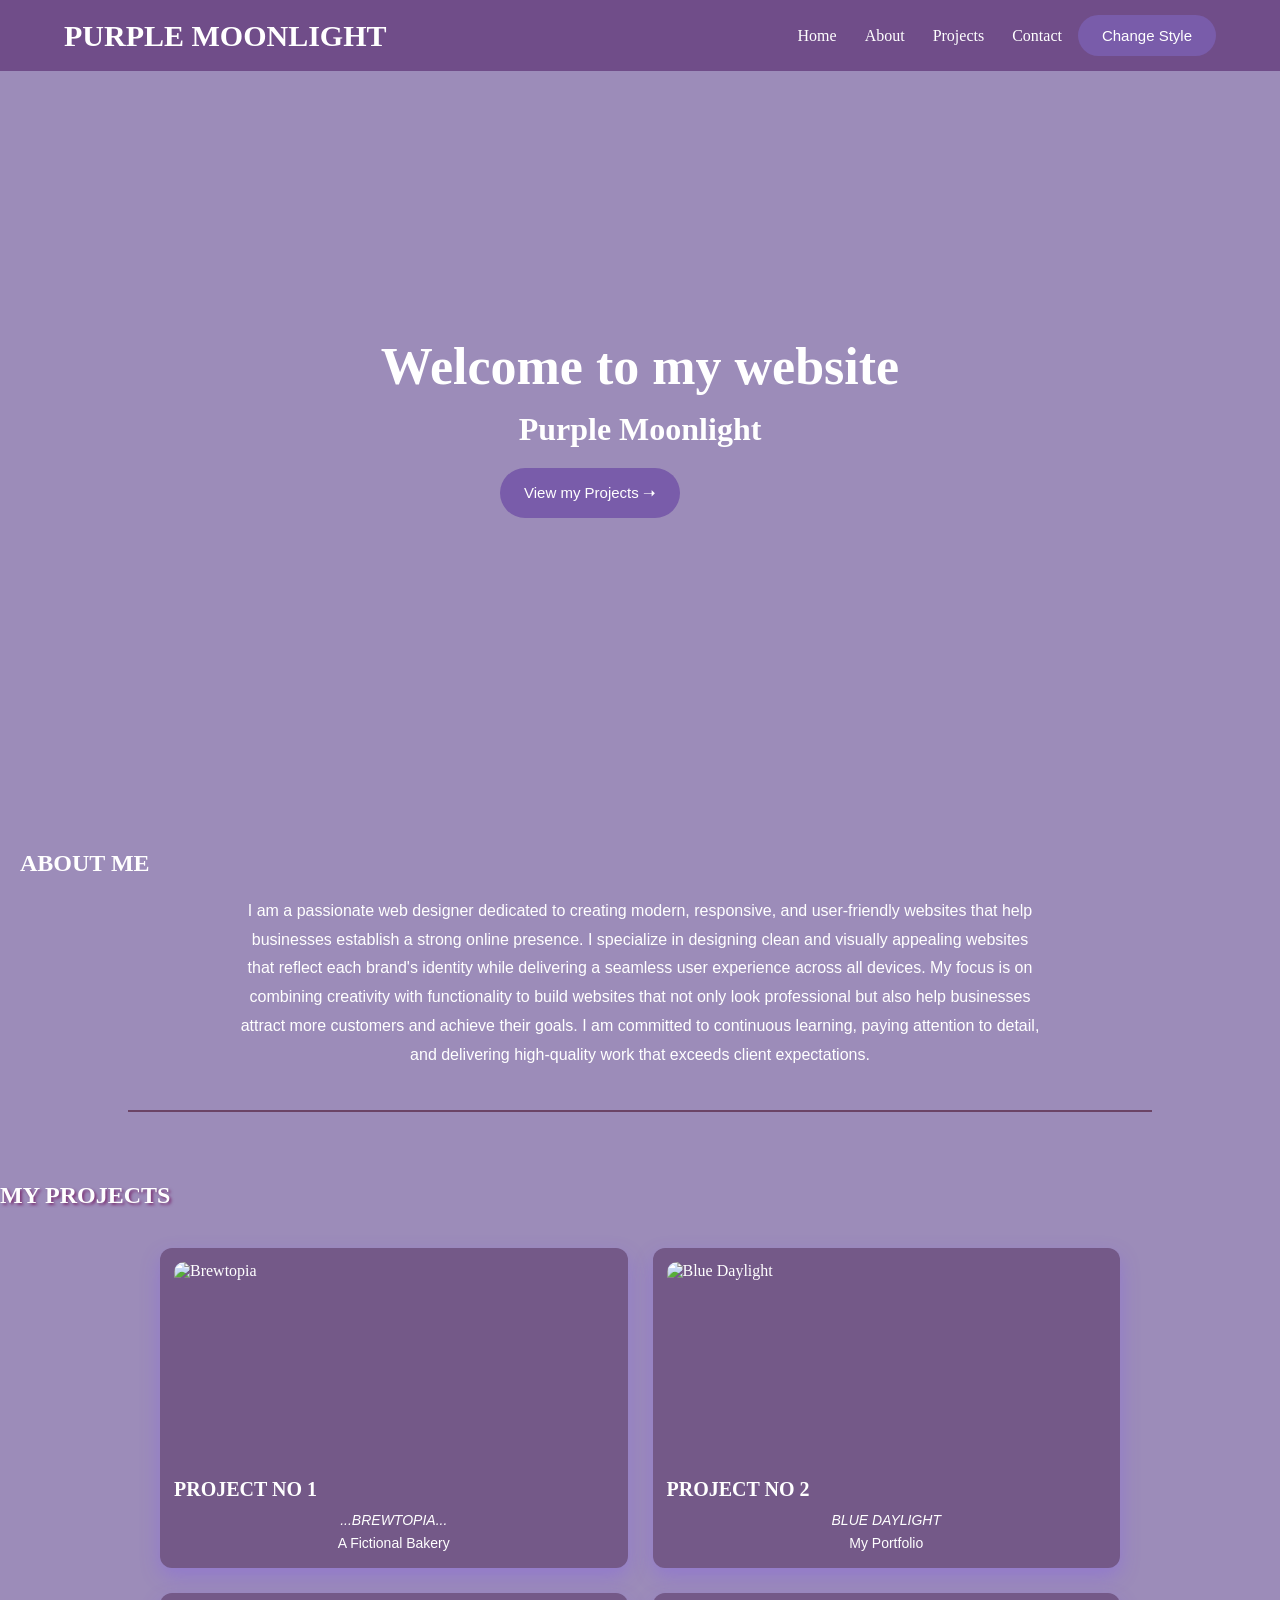
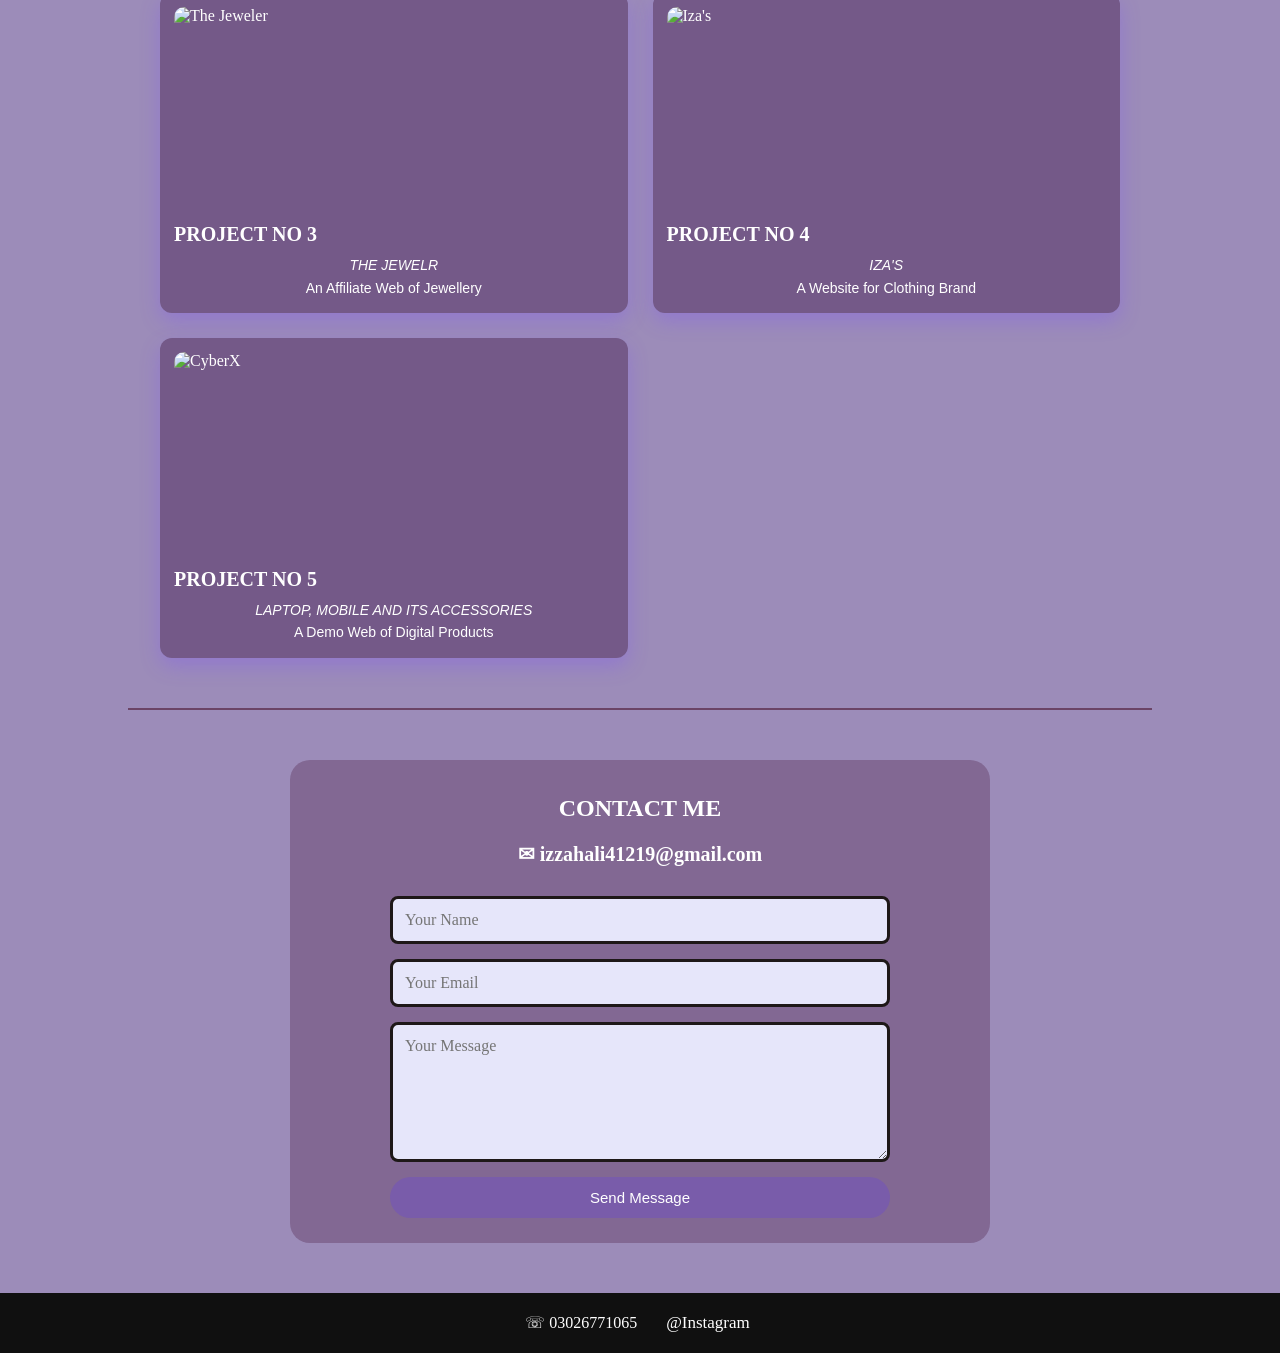
==== commit b7f94a0a: "Update index.html" ====
--- a/index.html
+++ b/index.html
@@ -49,7 +49,7 @@
             left: 0;
 
             width: 100%;
-            min-height: 75px;
+            min-height: 5px;
 
             z-index: 1000;
         }
@@ -1302,4 +1302,4 @@
 
 </body>
 
-</html>+</html>
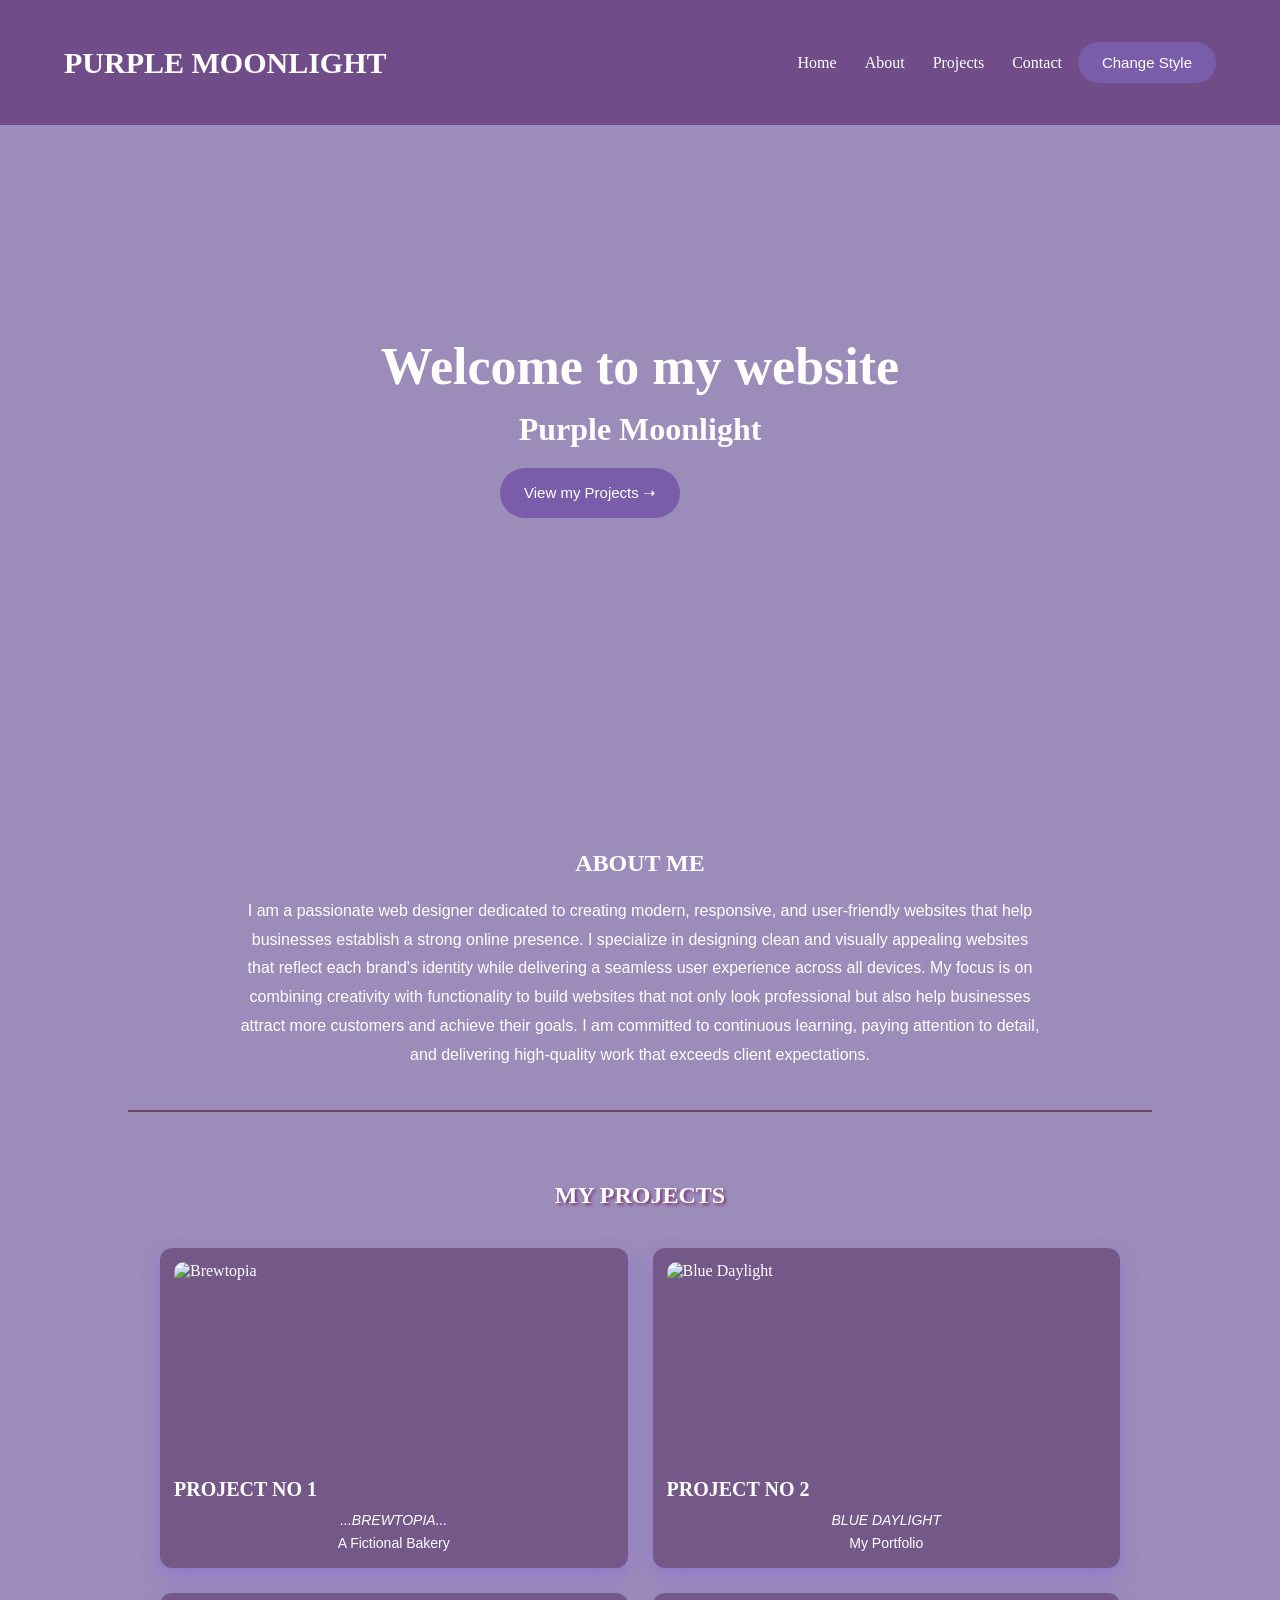
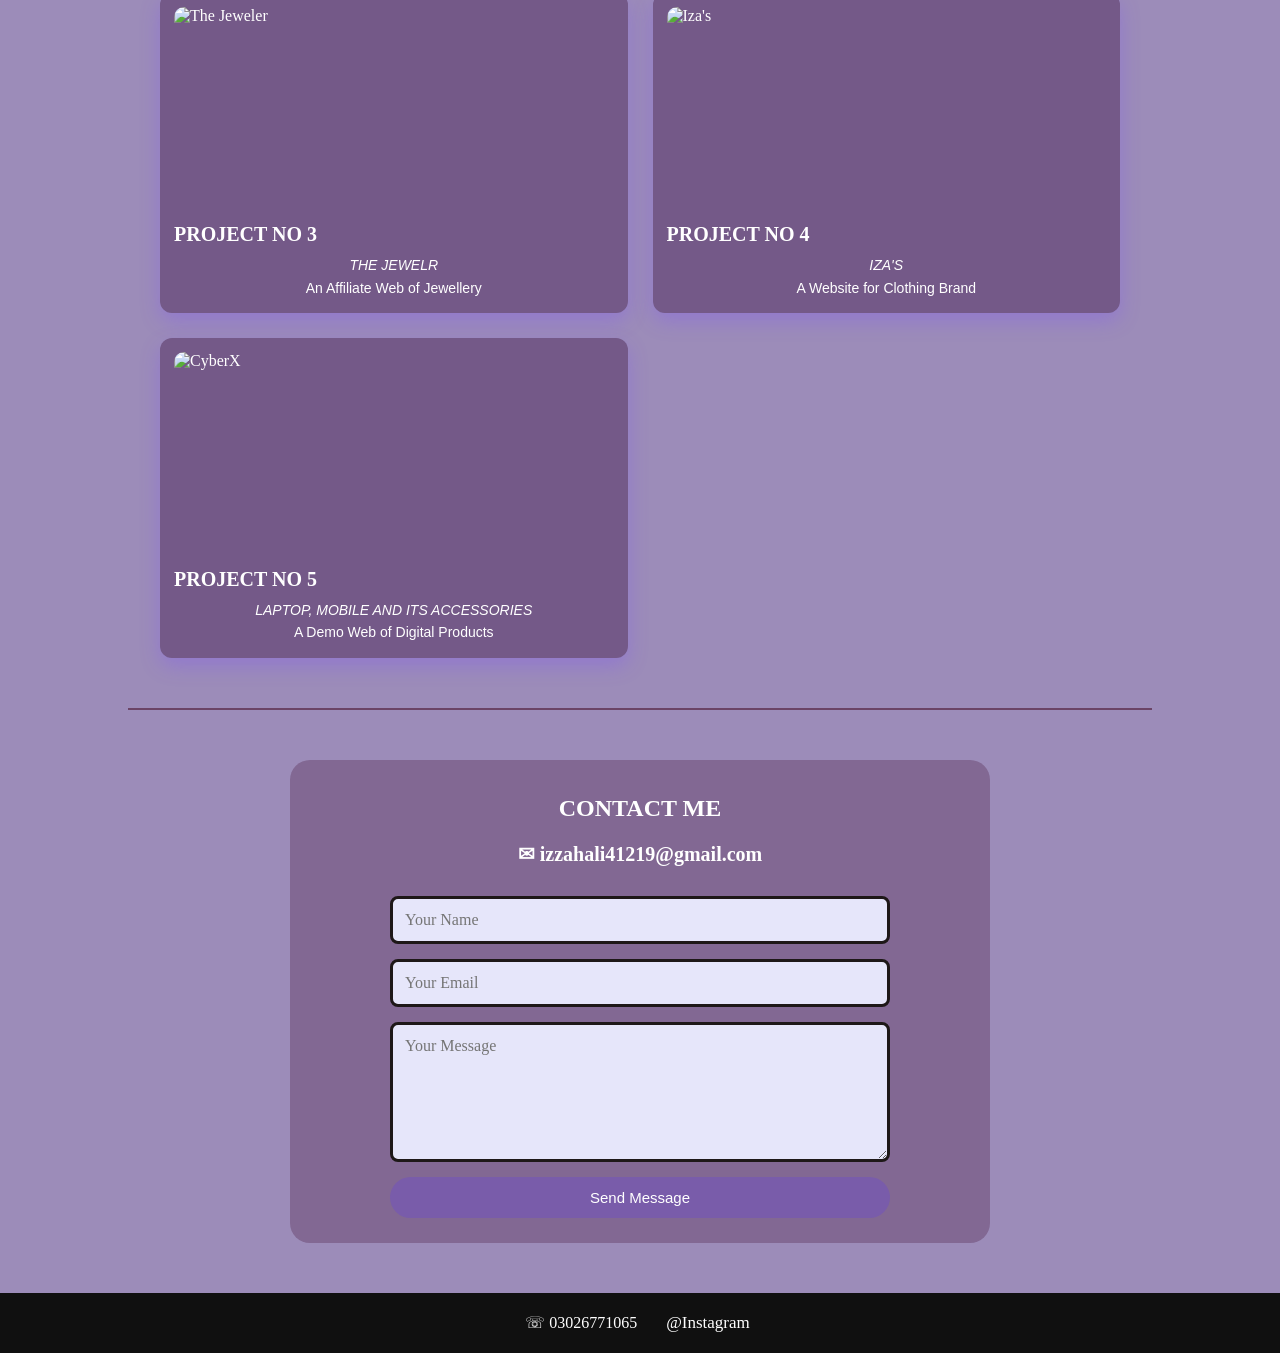
==== commit f51a9048: "Add files via upload" ====
--- a/index.html
+++ b/index.html
@@ -49,7 +49,7 @@
             left: 0;
 
             width: 100%;
-            min-height: 5px;
+            min-height: 125px;
 
             z-index: 1000;
         }
@@ -478,7 +478,7 @@
             .header {
                 width: 100%;
 
-                min-height: 70px;
+                min-height: 100px;
 
                 padding: 9px 12px;
 
@@ -590,19 +590,11 @@
                 line-height: 1.7;
             }
 
-
-            /* PROJECT TITLE */
-
             #projects > h1 {
                 font-size: 30px;
 
                 padding: 0 10px;
             }
-
-
-            /* =================================================
-               TWO CARDS IN ONE ROW
-            ================================================= */
 
             .cards {
                 width: 100%;
@@ -846,10 +838,6 @@
 
 <body>
 
-
-    <!-- =========================
-         HEADER
-    ========================= -->
 
     <section id="home">
 
@@ -931,7 +919,7 @@
 
     <section id="about-us">
 
-        <h1>
+        <h1 align="center">
             ABOUT ME
         </h1>
 
@@ -958,27 +946,15 @@
         </p>
 
     </section>
-
-
     <hr>
 
 
-    <!-- =========================
-         PROJECTS
-    ========================= -->
-
     <section id="projects">
 
-        <h1>
+        <h1 align="center">
             MY PROJECTS
         </h1>
-
-
         <div class="cards">
-
-
-            <!-- PROJECT 1 -->
-
             <div class="card">
 
                 <a
@@ -1302,4 +1278,4 @@
 
 </body>
 
-</html>
+</html>
